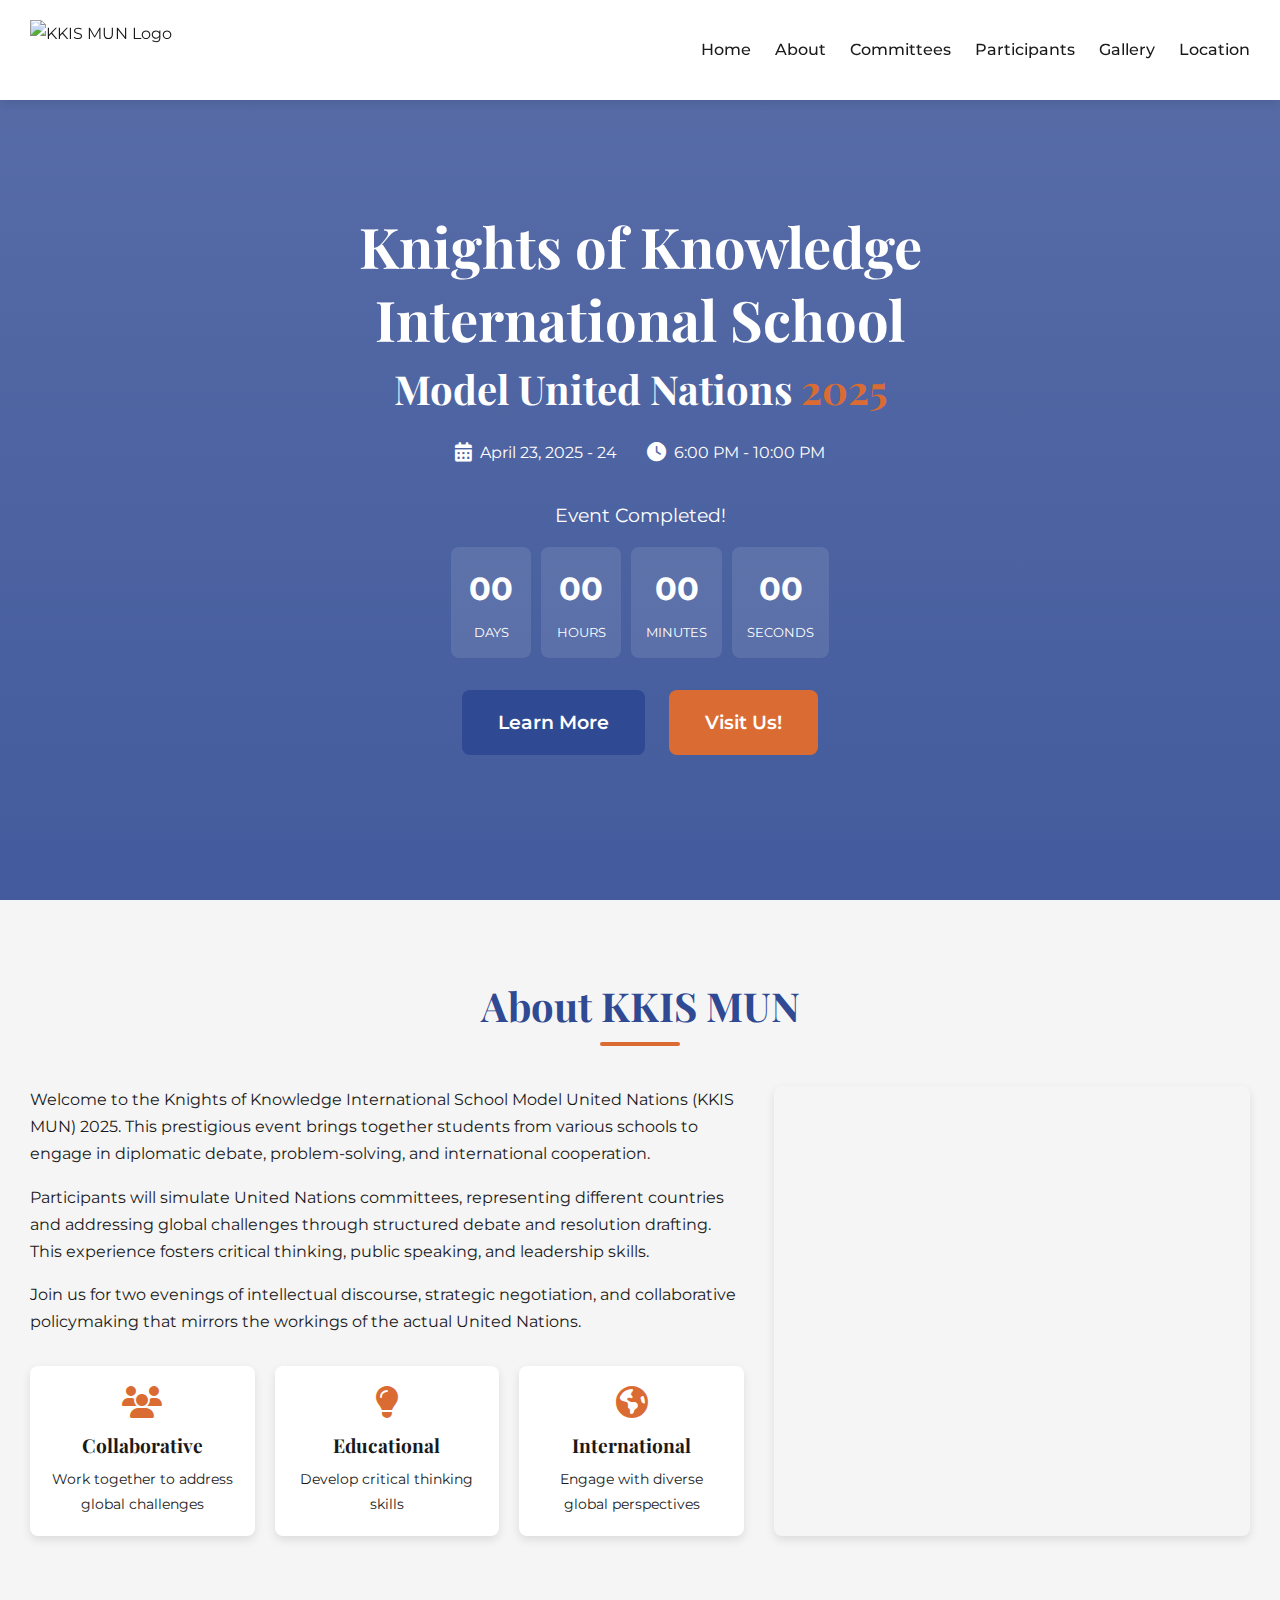
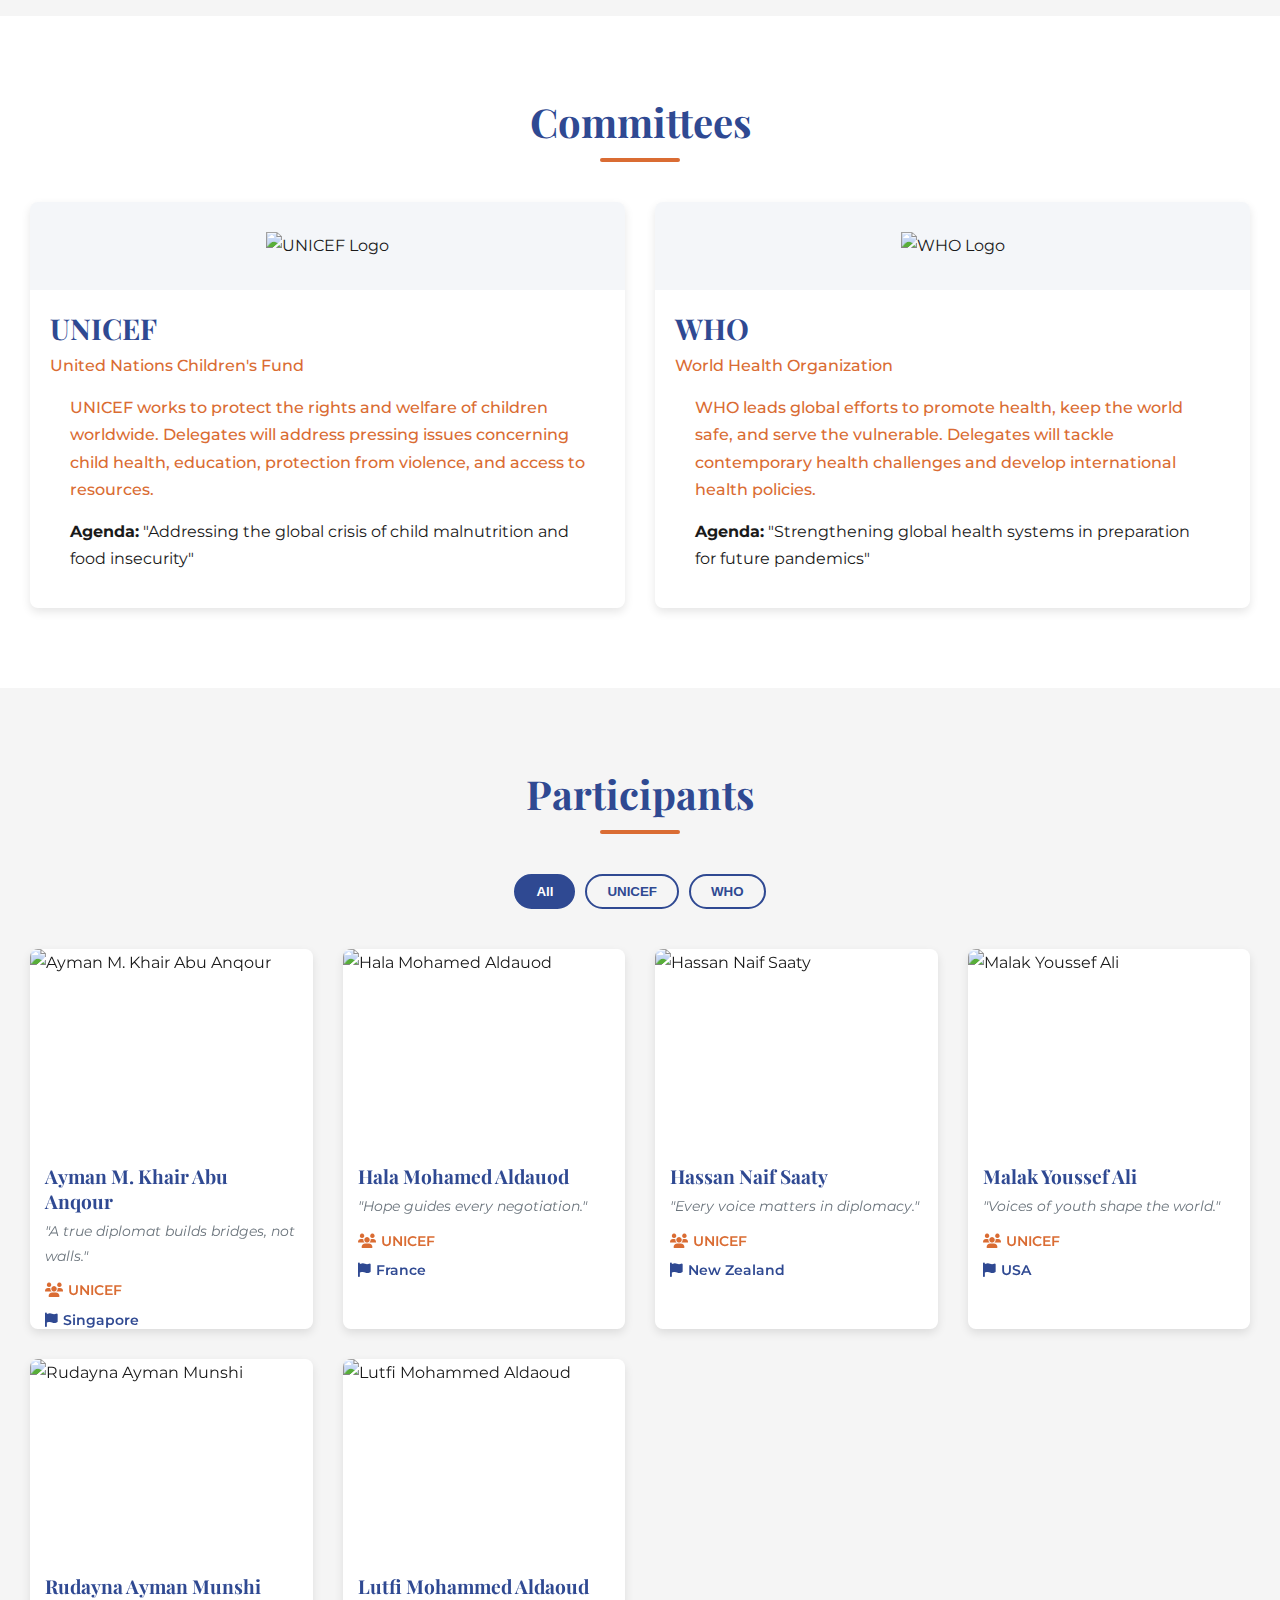
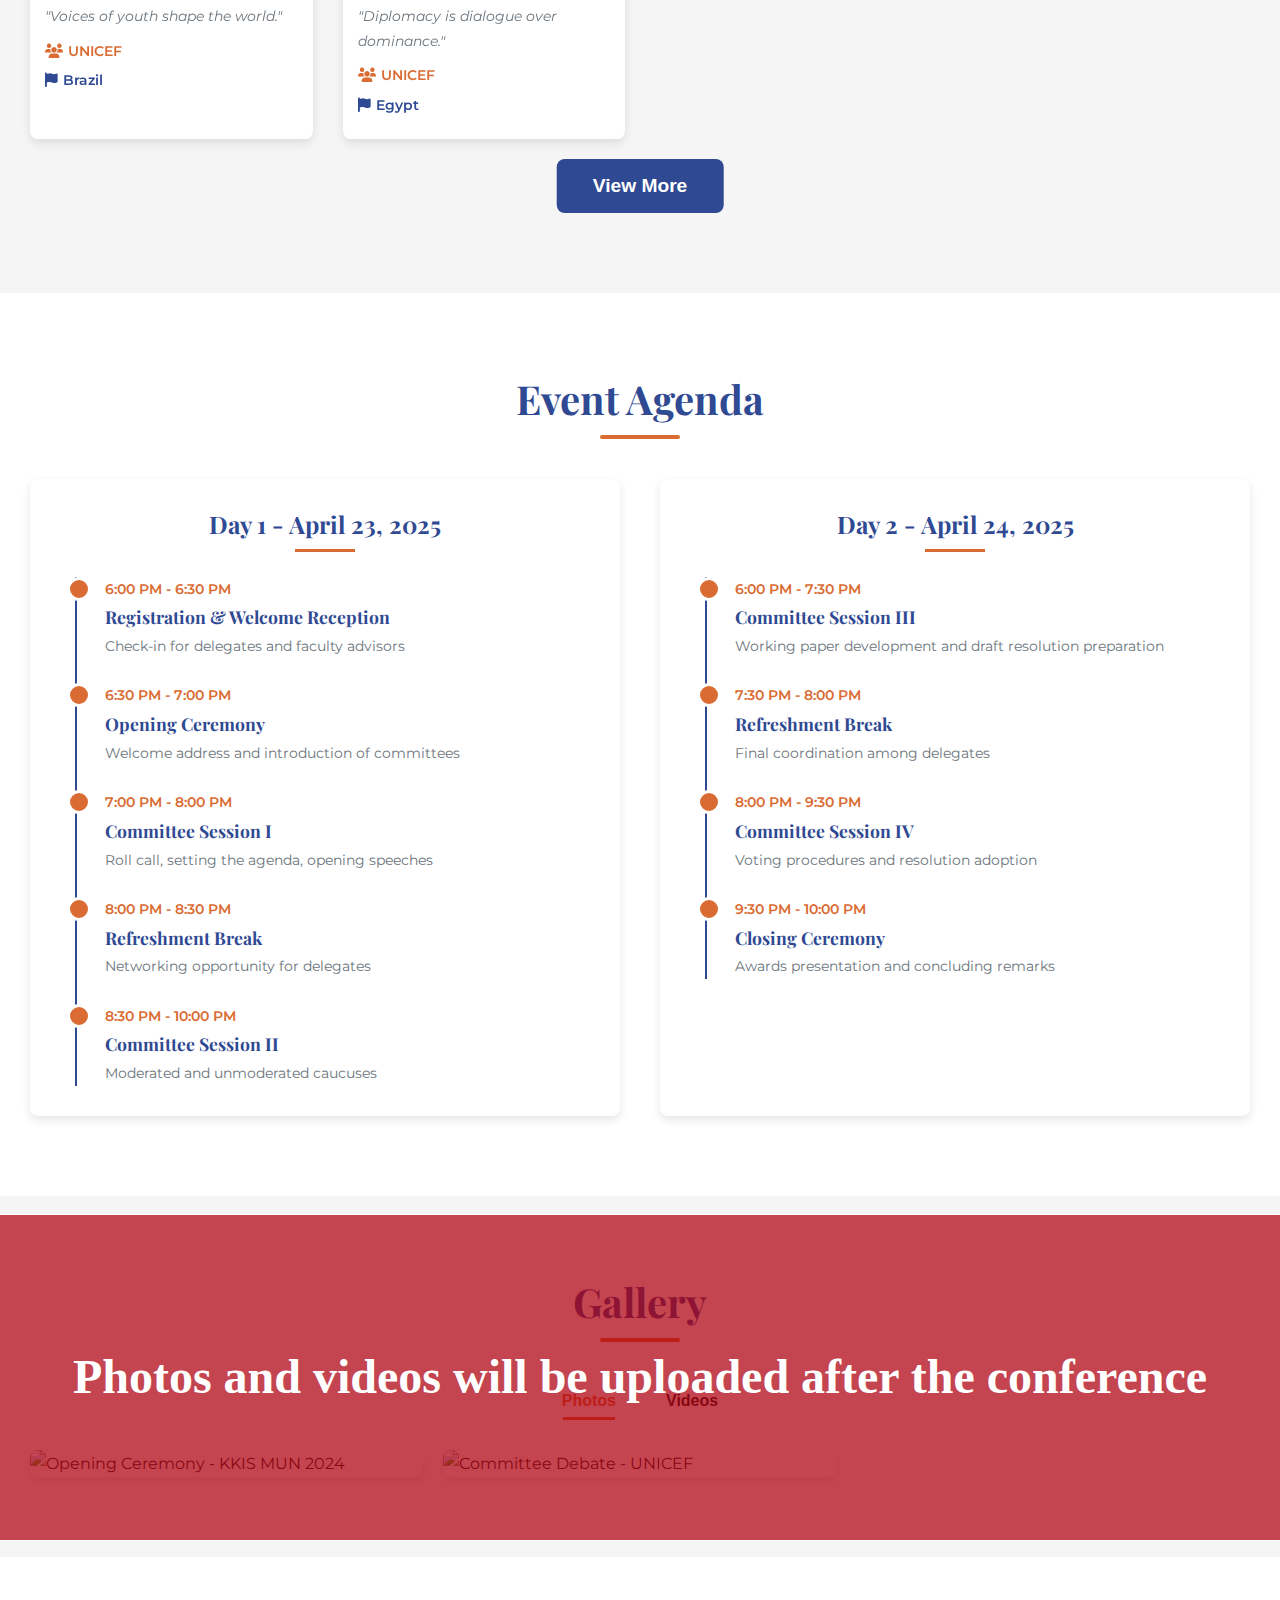
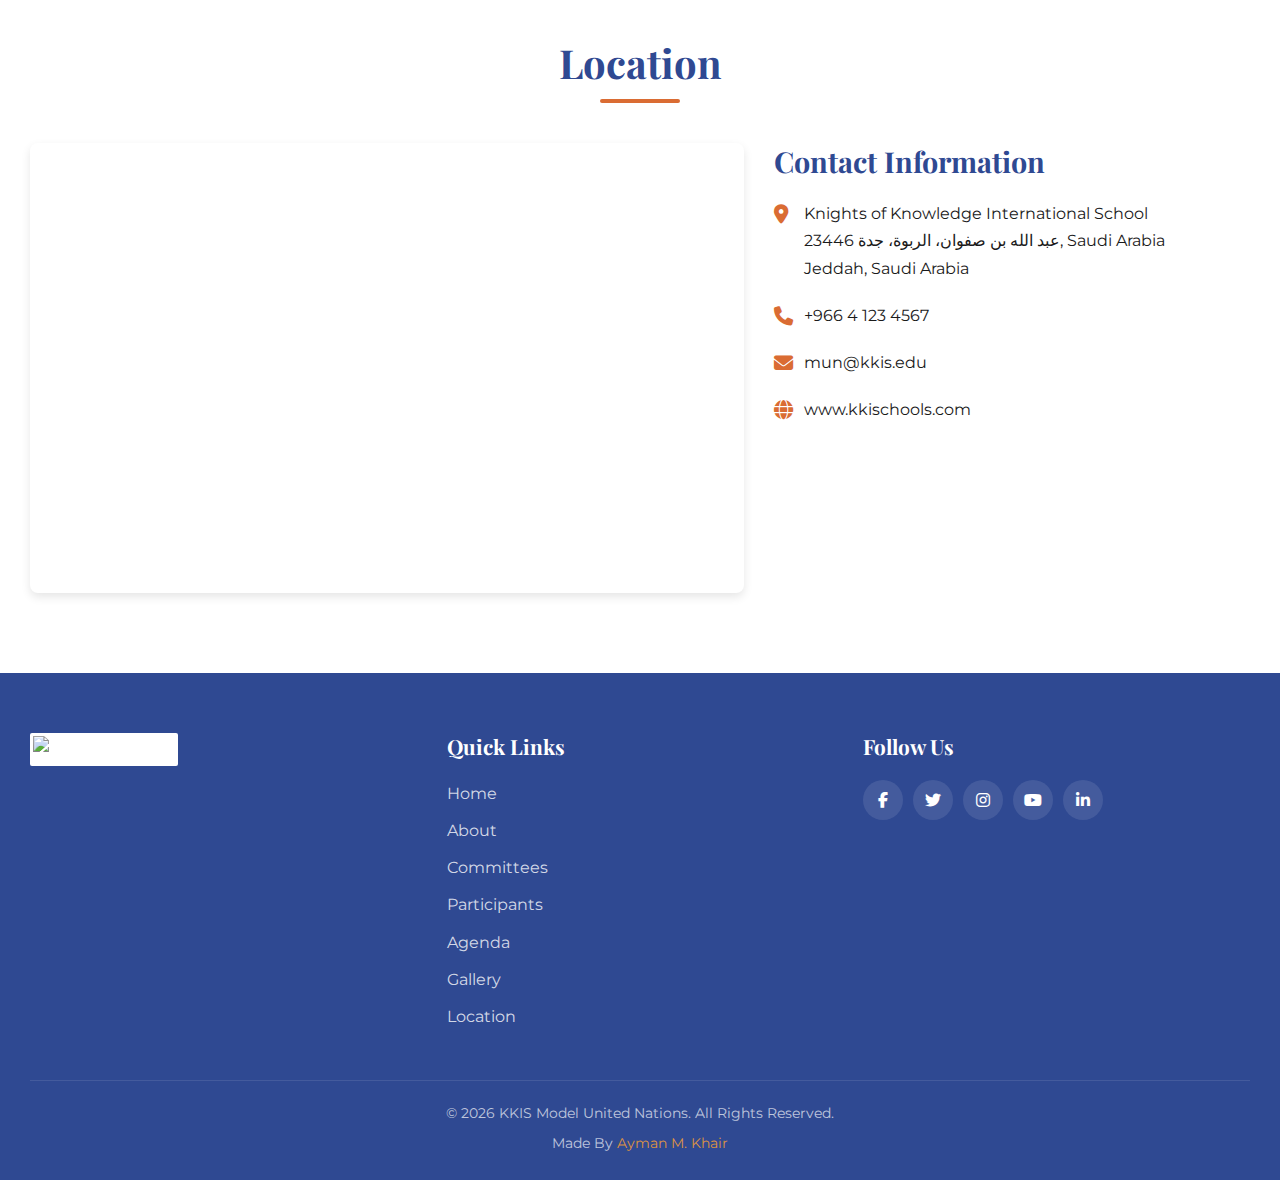
==== index.html @ e01e5f43 "Add files via upload" ====
<!DOCTYPE html>
<html lang="en">
<head>
    <meta charset="UTF-8">
    <meta name="viewport" content="width=device-width, initial-scale=1.0">
    <meta http-equiv="X-UA-Compatible" content="ie=edge">
    
    <!-- SEO Meta Tags -->
    <title>KKIS Model United Nations 2025 | Knights of Knowledge International School</title>
    <meta name="description" content="Join the Knights of Knowledge International School Model United Nations (KKIS MUN) on April 23-24, 2025. Featuring UNICEF and WHO committees.">
    <meta name="keywords" content="KKIS, MUN, Model United Nations, UNICEF, WHO, student conference, debate, diplomacy">
    <meta name="author" content="Knights of Knowledge International School">
    
    <!-- Open Graph / Social Media Meta Tags -->
    <meta property="og:title" content="KKIS Model United Nations 2025">
    <meta property="og:description" content="Join the Knights of Knowledge International School MUN on April 23-24, 2025. Featuring UNICEF and WHO committees.">
    <meta property="og:image" content="images/kkis-mun-og-image.jpg">
    <meta property="og:url" content="https://ayman-121.github.io/kkis-mun-25/">
    <meta property="og:type" content="website">
    
    <!-- Twitter Card Meta Tags -->
    <meta name="twitter:card" content="summary_large_image">
    <meta name="twitter:title" content="KKIS Model United Nations 2025">
    <meta name="twitter:description" content="Join the Knights of Knowledge International School MUN on April 23-24, 2025. Featuring UNICEF and WHO committees.">
    <meta name="twitter:image" content="images/kkis-mun-og-image.jpg">
    
    <!-- Favicon -->
    <link rel="icon" href="imgs/logo.webp">
    <link rel="apple-touch-icon" href="apple-touch-icon.png">
    
    <!-- Stylesheets -->
    <link rel="stylesheet" href="styles.css">
    <link rel="stylesheet" href="https://cdnjs.cloudflare.com/ajax/libs/font-awesome/6.4.0/css/all.min.css">
    <link href="https://fonts.googleapis.com/css2?family=Montserrat:wght@300;400;500;600;700&family=Playfair+Display:wght@400;500;600;700&display=swap" rel="stylesheet">
</head>
<body>
    <header>
        <div class="container">
            <div class="header-content">
                <div class="logo">
                    <img src="imgs/logo.webp" alt="KKIS MUN Logo">
                </div>
                <nav class="desktop-nav">
                    <ul>
                        <li><a href="#home" class="nav-link">Home</a></li>
                        <li><a href="#about" class="nav-link">About</a></li>
                        <li><a href="#committees" class="nav-link">Committees</a></li>
                        <li><a href="#participants" class="nav-link">Participants</a></li>
                        <li><a href="#gallery" class="nav-link">Gallery</a></li>
                        <li><a href="#location" class="nav-link">Location</a></li>
                    </ul>
                </nav>
                <div class="mobile-menu-toggle">
                    <span></span>
                    <span></span>
                    <span></span>
                </div>
            </div>
        </div>
        <nav class="mobile-nav">
            <ul>
                <li><a href="#home" class="nav-link">Home</a></li>
                <li><a href="#about" class="nav-link">About</a></li>
                <li><a href="#committees" class="nav-link">Committees</a></li>
                <li><a href="#participants" class="nav-link">Participants</a></li>
                <li><a href="#agenda" class="nav-link">Agenda</a></li>
                <li><a href="#gallery" class="nav-link">Gallery</a></li>
                <li><a href="#location" class="nav-link">Location</a></li>
            </ul>
        </nav>
    </header>

    <section id="home" class="hero">
        <div class="container">
            <div class="hero-content">
                <h1>Knights of Knowledge International School</h1>
                <h2>Model United Nations <span class="accent-text">2025</span></h2>
                <div class="event-details">
                    <div class="event-detail">
                        <i class="fas fa-calendar-alt"></i>
                        <span id="event-dates">April 23-24, 2025</span>
                    </div>
                    <div class="event-detail">
                        <i class="fas fa-clock"></i>
                        <span id="event-times">6:00 PM - 10:00 PM</span>
                    </div>
                </div>
                
                <div class="countdown-container">
                    <div class="countdown-title">Event Starts In:</div>
                    <div class="countdown">
                        <div class="countdown-item">
                            <span id="days">00</span>
                            <span class="countdown-label">Days</span>
                        </div>
                        <div class="countdown-item">
                            <span id="hours">00</span>
                            <span class="countdown-label">Hours</span>
                        </div>
                        <div class="countdown-item">
                            <span id="minutes">00</span>
                            <span class="countdown-label">Minutes</span>
                        </div>
                        <div class="countdown-item">
                            <span id="seconds">00</span>
                            <span class="countdown-label">Seconds</span>
                        </div>
                    </div>
                </div>
                
                <div class="hero-buttons">
                    <a href="#about" class="btn primary-btn">Learn More</a>
                    <a href="#location" class="btn secondary-btn">Visit Us!</a>
                </div>
            </div>
        </div>
    </section>

    <section id="about" class="about">
        <div class="container">
            <h2 class="section-title">About KKIS MUN</h2>
            <div class="about-content">
                <div class="about-text">
                    <p>Welcome to the Knights of Knowledge International School Model United Nations (KKIS MUN) 2025. This prestigious event brings together students from various schools to engage in diplomatic debate, problem-solving, and international cooperation.</p>
                    <p>Participants will simulate United Nations committees, representing different countries and addressing global challenges through structured debate and resolution drafting. This experience fosters critical thinking, public speaking, and leadership skills.</p>
                    <p>Join us for two evenings of intellectual discourse, strategic negotiation, and collaborative policymaking that mirrors the workings of the actual United Nations.</p>
                    <div class="about-features">
                        <div class="feature">
                            <i class="fas fa-users"></i>
                            <h3>Collaborative</h3>
                            <p>Work together to address global challenges</p>
                        </div>
                        <div class="feature">
                            <i class="fas fa-lightbulb"></i>
                            <h3>Educational</h3>
                            <p>Develop critical thinking skills</p>
                        </div>
                        <div class="feature">
                            <i class="fas fa-globe-americas"></i>
                            <h3>International</h3>
                            <p>Engage with diverse global perspectives</p>
                        </div>
                    </div>
                </div>
                <div class="about-image">
                </div>
            </div>
        </div>
    </section>

    <section id="committees" class="committees">
        <div class="container">
            <h2 class="section-title">Committees</h2>
            <div id="committees-container" class="committees-grid">
                <!-- Committee cards will be dynamically loaded from script.js -->
            </div>
        </div>
    </section>

    <section id="participants" class="participants">
        <div class="container">
            <h2 class="section-title">Participants</h2>
            <div class="participants-filter">
                <button class="filter-btn active" data-filter="all">All</button>
                <button class="filter-btn" data-filter="UNICEF">UNICEF</button>
                <button class="filter-btn" data-filter="WHO">WHO</button>
            </div>
            <div id="participants-container" class="participants-grid">
                <!-- Participant cards will be dynamically loaded from script.js -->
            </div>
            <button id="view-more" class="btn primary-btn">View More</button>
        </div>
    </section>

    
    <section id="agenda" class="agenda">
      <div class="container">
          <h2 class="section-title">Event Agenda</h2>
          <div class="agenda-days">
              <div class="agenda-day">
                  <h3 class="day-title">Day 1 - April 23, 2025</h3>
                  <div class="timeline">
                      <div class="timeline-item">
                          <div class="timeline-time">6:00 PM - 6:30 PM</div>
                          <div class="timeline-content">
                              <h4>Registration & Welcome Reception</h4>
                              <p>Check-in for delegates and faculty advisors</p>
                          </div>
                      </div>
                      <div class="timeline-item">
                          <div class="timeline-time">6:30 PM - 7:00 PM</div>
                          <div class="timeline-content">
                              <h4>Opening Ceremony</h4>
                              <p>Welcome address and introduction of committees</p>
                          </div>
                      </div>
                      <div class="timeline-item">
                          <div class="timeline-time">7:00 PM - 8:00 PM</div>
                          <div class="timeline-content">
                              <h4>Committee Session I</h4>
                              <p>Roll call, setting the agenda, opening speeches</p>
                          </div>
                      </div>
                      <div class="timeline-item">
                          <div class="timeline-time">8:00 PM - 8:30 PM</div>
                          <div class="timeline-content">
                              <h4>Refreshment Break</h4>
                              <p>Networking opportunity for delegates</p>
                          </div>
                      </div>
                      <div class="timeline-item">
                          <div class="timeline-time">8:30 PM - 10:00 PM</div>
                          <div class="timeline-content">
                              <h4>Committee Session II</h4>
                              <p>Moderated and unmoderated caucuses</p>
                          </div>
                      </div>
                  </div>
              </div>
              <div class="agenda-day">
                  <h3 class="day-title">Day 2 - April 24, 2025</h3>
                  <div class="timeline">
                      <div class="timeline-item">
                          <div class="timeline-time">6:00 PM - 7:30 PM</div>
                          <div class="timeline-content">
                              <h4>Committee Session III</h4>
                              <p>Working paper development and draft resolution preparation</p>
                          </div>
                      </div>
                      <div class="timeline-item">
                          <div class="timeline-time">7:30 PM - 8:00 PM</div>
                          <div class="timeline-content">
                              <h4>Refreshment Break</h4>
                              <p>Final coordination among delegates</p>
                          </div>
                      </div>
                      <div class="timeline-item">
                          <div class="timeline-time">8:00 PM - 9:30 PM</div>
                          <div class="timeline-content">
                              <h4>Committee Session IV</h4>
                              <p>Voting procedures and resolution adoption</p>
                          </div>
                      </div>
                      <div class="timeline-item">
                          <div class="timeline-time">9:30 PM - 10:00 PM</div>
                          <div class="timeline-content">
                              <h4>Closing Ceremony</h4>
                              <p>Awards presentation and concluding remarks</p>
                          </div>
                      </div>
                  </div>
              </div>
          </div>
      </div>
  </section>

    <section id="gallery" class="gallery">
        <div class="container">
            <h2 class="section-title">Gallery</h2>
            
            <div class="gallery-tabs">
                <button class="gallery-tab active" data-target="photos">Photos</button>
                <button class="gallery-tab" data-target="videos">Videos</button>
            </div>
            
            <div class="gallery-content">
                <div id="photos" class="gallery-section active">
                    <div id="photos-container" class="photo-grid">
                        <!-- Photo items will be dynamically loaded from script.js -->
                    </div>
                </div>
                
                <div id="videos" class="gallery-section">
                    <div id="videos-container" class="video-grid">
                        <!-- Video items will be dynamically loaded from script.js -->
                    </div>
                </div>
            </div>
        </div>
    </section>

    <section id="location" class="location">
        <div class="container">
            <h2 class="section-title">Location</h2>
            <div class="location-content">
                <div class="map">
                  <iframe id="location-map" src="https://www.google.com/maps/embed?pb=!1m18!1m12!1m3!1d14298.748089227194!2d39.1855733!3d21.5880523!2m3!1f0!2f0!3f0!3m2!1i1024!2i768!4f13.1!3m3!1m2!1s0x15c3d0ec3a88e535%3A0x71423e928294e775!2z2YXYr9in2LHYsyDZgdix2LPYp9mGINin2YTZhdi52LHZgdipINin2YTYudin2YTZhdmK2Kk!5e1!3m2!1sar!2ssa!4v1744745411323!5m2!1sar!2ssa" width="600" height="450" style="border:0;" allowfullscreen="" loading="lazy" referrerpolicy="no-referrer-when-downgrade"></iframe>
                </div>
                <div class="contact-info">
                    <h3>Contact Information</h3>
                    <div id="contact-details">
                        <!-- Contact details will be dynamically loaded from script.js -->
                    </div>
                </div>
            </div>
        </div>
    </section>

    <footer>
        <div class="container">
            <div class="footer-content">
                <div class="footer-logo">
                    <img src="imgs/logo.webp" alt="KKIS MUN Logo">
                </div>
                <div class="footer-links">
                    <h3>Quick Links</h3>
                    <ul>
                        <li><a href="#home">Home</a></li>
                        <li><a href="#about">About</a></li>
                        <li><a href="#committees">Committees</a></li>
                        <li><a href="#participants">Participants</a></li>
                        <li><a href="#agenda">Agenda</a></li>
                        <li><a href="#gallery">Gallery</a></li>
                        <li><a href="#location">Location</a></li>
                    </ul>
                </div>
                <div class="footer-social">
                    <h3>Follow Us</h3>
                    <div class="social-icons">
                        <a target="_blank" href="https://www.facebook.com/kkischools/" class="social-icon"><i class="fab fa-facebook-f"></i></a>
                        <a target="_blank" href="https://x.com/kki_schools" class="social-icon"><i class="fab fa-twitter"></i></a>
                        <a target="_blank" href="https://www.instagram.com/kkischools/" class="social-icon"><i class="fab fa-instagram"></i></a>
                        <a target="_blank" href="https://www.youtube.com/@KKISchools" class="social-icon"><i class="fab fa-youtube"></i></a>
                        <a target="_blank" href="https://www.linkedin.com/company/kkischool/?originalSubdomain=sa" class="social-icon"><i class="fab fa-linkedin-in"></i></a>
                    </div>
                </div>
            </div>
            <div class="footer-bottom">
                <p>&copy; <span id="current-year">2025</span> KKIS Model United Nations. All Rights Reserved.</p>
                <p>Made By <a href="https://ayman-121.github.io/me-v3/" target="_blank">Ayman M. Khair</a></p>
            </div>
        </div>
    </footer>

    <script src="script.js"></script>
</body>
</html>
---- styles.css ----
/* Base Styles and Variables */
:root {
  --white: #fff;
  --primary: #2f4992;
  --secondary: #da6c33;
  --tertiary: #dd9344;
  --dark: #1a1a1a;
  --light: #f5f5f5;
  --gray: #6c757d;
  --transition: all 0.3s ease;
  --shadow: 0 4px 10px rgba(0, 0, 0, 0.1);
  --shadow-hover: 0 10px 20px rgba(0, 0, 0, 0.15);
  --border-radius: 8px;
  --header-height: 80px;
}

/* Global Styles */
* {
  margin: 0;
  padding: 0;
  box-sizing: border-box;
}

html {
  scroll-behavior: smooth;
  scroll-padding-top: var(--header-height);
}

body {
  font-family: 'Montserrat', sans-serif;
  line-height: 1.7;
  color: var(--dark);
  background-color: var(--white);
  overflow-x: hidden;
}

.container {
  width: 100%;
  max-width: 1200px;
  margin: 0 auto;
  padding: 0 20px;
}

h1, h2, h3, h4, h5, h6 {
  font-family: 'Playfair Display', serif;
  font-weight: 700;
  margin-bottom: 1rem;
  line-height: 1.3;
}

p {
  margin-bottom: 1rem;
}

a {
  color: var(--primary);
  text-decoration: none;
  transition: var(--transition);
  
  &:hover {
    color: var(--secondary);
  }
}

img {
  max-width: 100%;
  height: auto;
}

section {
  padding: 80px 0;
  
  &:nth-child(odd) {
    background-color: var(--light);
  }
}

.section-title {
  position: relative;
  font-size: 2.5rem;
  margin-bottom: 2.5rem;
  text-align: center;
  color: var(--primary);
  
  &::after {
    content: '';
    display: block;
    width: 80px;
    height: 4px;
    background-color: var(--secondary);
    margin: 10px auto 0;
    border-radius: 2px;
  }
}

.accent-text {
  color: var(--secondary);
}

/* Buttons */
.btn {
  display: inline-block;
  padding: 12px 28px;
  font-size: 1rem;
  font-weight: 600;
  text-align: center;
  border: none;
  border-radius: var(--border-radius);
  cursor: pointer;
  transition: var(--transition);
  text-decoration: none;
  
  &.primary-btn {
    background-color: var(--primary);
    color: var(--white);
    
    &:hover {
      background-color: darken(#2f4992, 10%);
      transform: translateY(-3px);
      box-shadow: var(--shadow-hover);
    }
  }
  
  &.secondary-btn {
    background-color: var(--secondary);
    color: var(--white);
    
    &:hover {
      background-color: darken(#da6c33, 10%);
      transform: translateY(-3px);
      box-shadow: var(--shadow-hover);
    }
  }
}

/* Header Styles */
header {
  position: fixed;
  top: 0;
  left: 0;
  width: 100%;
  height: var(--header-height);
  background-color: var(--white);
  box-shadow: var(--shadow);
  z-index: 1000;
  
  .header-content {
    display: flex;
    justify-content: space-between;
    align-items: center;
    height: 100%;
  }
  
  .logo {
    height: 60px;
    
    img {
      height: 100%;
      width: auto;
    }
  }
  
  .desktop-nav {
    display: flex;
    
    ul {
      display: flex;
      list-style: none;
      
      li {
        margin-left: 1.5rem;
        
        a {
          color: var(--dark);
          font-weight: 500;
          position: relative;
          padding-bottom: 5px;
          
          &::after {
            content: '';
            position: absolute;
            left: 0;
            bottom: 0;
            width: 0;
            height: 2px;
            background-color: var(--secondary);
            transition: var(--transition);
          }
          
          &:hover,
          &.active {
            color: var(--secondary);
            
            &::after {
              width: 100%;
            }
          }
        }
      }
    }
  }
  
  .mobile-menu-toggle {
    display: none;
    flex-direction: column;
    justify-content: space-between;
    width: 30px;
    height: 20px;
    cursor: pointer;
    
    span {
      display: block;
      width: 100%;
      height: 2px;
      background-color: var(--dark);
      transition: var(--transition);
    }
    
    &.active {
      span {
        &:nth-child(1) {
          transform: translateY(9px) rotate(45deg);
        }
        
        &:nth-child(2) {
          opacity: 0;
        }
        
        &:nth-child(3) {
          transform: translateY(-9px) rotate(-45deg);
        }
      }
    }
  }
  
  .mobile-nav {
    position: fixed;
    top: var(--header-height);
    left: 0;
    width: 100%;
    background-color: var(--white);
    box-shadow: var(--shadow);
    max-height: 0;
    overflow: hidden;
    transition: max-height 0.5s ease;
    z-index: 999;
    
    &.active {
      max-height: 400px;
      overflow-y: auto;
    }
    
    ul {
      list-style: none;
      padding: 20px;
      
      li {
        margin-bottom: 15px;
        
        a {
          display: block;
          color: var(--dark);
          font-weight: 500;
          padding: 8px 0;
          
          &:hover,
          &.active {
            color: var(--secondary);
          }
        }
      }
    }
  }
}

/* Hero Section */
.hero {
  height: 100vh;
  min-height: 600px;
  background: linear-gradient(rgba(47, 73, 146, 0.8), rgba(47, 73, 146, 0.9)), url('imgs/hero.jpg') no-repeat center center/cover;
  color: var(--white);
  display: flex;
  align-items: center;
  text-align: center;
  padding-top: var(--header-height);
  
  .hero-content {
    max-width: 800px;
    margin: 0 auto;
    
    h1 {
      font-size: 2.5rem;
      margin-bottom: 0.5rem;
      
      @media (min-width: 768px) {
        font-size: 3.5rem;
      }
    }
    
    h2 {
      font-size: 1.8rem;
      margin-bottom: 1.5rem;
      
      @media (min-width: 768px) {
        font-size: 2.5rem;
      }
    }
  }
  
  .event-details {
    display: flex;
    justify-content: center;
    flex-wrap: wrap;
    margin-bottom: 2rem;
    
    .event-detail {
      display: flex;
      align-items: center;
      margin: 0 15px;
      
      i {
        font-size: 1.2rem;
        margin-right: 8px;
      }
    }
  }
  
  .countdown-container {
    margin: 2rem 0;
    
    .countdown-title {
      font-size: 1.2rem;
      margin-bottom: 1rem;
    }
    
    .countdown {
      display: flex;
      justify-content: center;
      
      .countdown-item {
        background-color: rgba(255, 255, 255, 0.1);
        padding: 15px;
        margin: 0 5px;
        min-width: 80px;
        border-radius: var(--border-radius);
        
        span {
          display: block;
          
          &:first-child {
            font-size: 2rem;
            font-weight: 700;
          }
          
          &.countdown-label {
            font-size: 0.8rem;
            text-transform: uppercase;
            margin-top: 5px;
          }
        }
      }
    }
  }
  
  .hero-buttons {
    .btn {
      margin: 0 10px 10px;
    }
  }
}

/* About Section */
.about {
  .about-content {
    display: grid;
    gap: 30px;
    
    @media (min-width: 992px) {
      grid-template-columns: 3fr 2fr;
      align-items: center;
    }
  }
  
  .about-features {
    display: grid;
    gap: 20px;
    margin-top: 30px;
    
    @media (min-width: 576px) {
      grid-template-columns: repeat(3, 1fr);
    }
    
    .feature {
      background-color: var(--white);
      padding: 20px;
      border-radius: var(--border-radius);
      box-shadow: var(--shadow);
      text-align: center;
      transition: var(--transition);
      
      &:hover {
        transform: translateY(-5px);
        box-shadow: var(--shadow-hover);
      }
      
      i {
        font-size: 2rem;
        color: var(--secondary);
        margin-bottom: 15px;
      }
      
      h3 {
        font-size: 1.2rem;
        margin-bottom: 10px;
      }
      
      p {
        font-size: 0.9rem;
        margin-bottom: 0;
      }
    }
  }
  
  .about-image {
    border-radius: var(--border-radius);
    box-shadow: var(--shadow);
    background: url("imgs/about.png");
    background-size: cover;
    width: 100%;
    height: 100%;
  }
}

/* Committees Section */
.committees {
  .committees-grid {
    display: grid;
    gap: 30px;
    
    @media (min-width: 768px) {
      grid-template-columns: repeat(2, 1fr);
    }
  }
  
  .committee-card {
    background-color: var(--white);
    border-radius: var(--border-radius);
    box-shadow: var(--shadow);
    overflow: hidden;
    transition: var(--transition);
    
    &:hover {
      transform: translateY(-5px);
      box-shadow: var(--shadow-hover);
    }
    
    .committee-logo {
      display: flex;
      justify-content: center;
      padding: 30px;
      background-color: rgba(47, 73, 146, 0.05);
      
      img {
        max-height: 120px;
      }
    }
    
    h3 {
      font-size: 1.8rem;
      margin: 20px 20px 5px;
      color: var(--primary);
    }
    
    p {
      padding: 0 20px;
      
      &:first-of-type {
        color: var(--secondary);
        font-weight: 500;
        margin-bottom: 15px;
      }
    }
    
    .committee-details {
      padding: 0 20px 20px;
    }
  }
}

/* Participants Section */
.participants {
  .participants-filter {
    display: flex;
    justify-content: center;
    flex-wrap: wrap;
    margin-bottom: 30px;
    
    .filter-btn {
      background: none;
      border: 2px solid var(--primary);
      color: var(--primary);
      padding: 8px 20px;
      margin: 0 5px 10px;
      border-radius: 30px;
      font-weight: 600;
      cursor: pointer;
      transition: var(--transition);
      
      &:hover,
      &.active {
        background-color: var(--primary);
        color: var(--white);
      }
    }
  }
  
  .participants-grid {
    display: grid;
    gap: 30px;
    
    @media (min-width: 576px) {
      grid-template-columns: repeat(2, 1fr);
    }
    
    @media (min-width: 992px) {
      grid-template-columns: repeat(4, 1fr);
    }
  }

  .participant-card {
    height: 380px;
    perspective: 1000px;
    &:hover {
      .participant-front {
        transform: rotateY(180deg);
      }
      
      .participant-back {
        transform: rotateY(0);
      }
    }
    
    .participant-front,
    .participant-back {
      position: absolute;
      width: 100%;
      height: 100%;
      backface-visibility: hidden;
      transition: transform 0.8s;
      overflow: hidden;
      border-radius: var(--border-radius);
      box-shadow: var(--shadow);
    }
    
    .participant-front {
      background-color: var(--white);
      
      .participant-image {
        height: 200px;
        overflow: hidden;
        
        img {
          width: 100%;
          height: 100%;
          object-fit: cover;
        }
      }
      
      .participant-info {
        padding: 15px;
        
        h3 {
          font-size: 1.2rem;
          margin-bottom: 5px;
          color: var(--primary);
        }
        
        .participant-quote {
          font-style: italic;
          font-size: 0.9rem;
          margin-bottom: 10px;
          color: var(--gray);
        }
        
        .participant-committee,
        .participant-country {
          font-size: 0.9rem;
          margin-bottom: 5px;
          
          &::before {
            display: inline-block;
            margin-right: 5px;
          }
        }
        
        .participant-committee {
          color: var(--secondary);
          font-weight: 600;
          
          &::before {
            content: '\f0c0';
            font-family: 'Font Awesome 5 Free';
            font-weight: 900;
          }
        }
        
        .participant-country {
          color: var(--primary);
          font-weight: 600;
          
          &::before {
            content: '\f024';
            font-family: 'Font Awesome 5 Free';
            font-weight: 900;
          }
        }
      }
    }
    
    .participant-back {
      background-color: var(--primary);
      color: var(--white);
      transform: rotateY(180deg);
      padding: 25px;
      display: flex;
      flex-direction: column;
      justify-content: center;
      
      h3 {
        font-size: 1.2rem;
        margin-bottom: 15px;
        color: var(--white);
        text-align: center;
      }
      
      p {
        margin-bottom: 10px;
        font-size: 0.9rem;
        
        strong {
          color: var(--tertiary);
        }
      }
    }
  }
}

/* Agenda Section */
.agenda {
  .agenda-days {
    display: grid;
    gap: 40px;
    
    @media (min-width: 992px) {
      grid-template-columns: repeat(2, 1fr);
    }
  }
  
  .agenda-day {
    background-color: var(--white);
    border-radius: var(--border-radius);
    box-shadow: var(--shadow);
    padding: 30px;
    
    .day-title {
      font-size: 1.5rem;
      color: var(--primary);
      margin-bottom: 25px;
      text-align: center;
      position: relative;
      
      &::after {
        content: '';
        display: block;
        width: 60px;
        height: 3px;
        background-color: var(--secondary);
        margin: 8px auto 0;
      }
    }
  }
  
  .timeline {
    position: relative;
    
    &::before {
      content: '';
      position: absolute;
      top: 0;
      left: 15px;
      height: 100%;
      width: 2px;
      background-color: var(--primary);
    }
  }
  
  .timeline-item {
    position: relative;
    padding-left: 45px;
    padding-bottom: 25px;
    
    &:last-child {
      padding-bottom: 0;
    }
    
    &::before {
      content: '';
      position: absolute;
      left: 7px;
      top: 0;
      width: 18px;
      height: 18px;
      border-radius: 50%;
      background-color: var(--secondary);
      border: 3px solid var(--white);
      z-index: 1;
    }
  }
  
  .timeline-time {
    font-size: 0.9rem;
    font-weight: 600;
    color: var(--secondary);
    margin-bottom: 5px;
  }
  
  .timeline-content {
    h4 {
      font-size: 1.1rem;
      margin-bottom: 5px;
      color: var(--primary);
    }
    
    p {
      font-size: 0.9rem;
      margin-bottom: 0;
      color: var(--gray);
    }
  }
}
@media (min-width: 1200px) {
  .container {
      padding: 0 40px; /* More padding for larger screens */
  }
  /* Additional styles for header and sections */
}

/* Responsive adjustments for agenda */
@media (max-width: 767px) {
  .agenda {
    .agenda-day {
      padding: 20px;
    }
    
    .timeline-item {
      padding-left: 35px;
    }
  }
}

/* Gallery Section */
.gallery {
  position: relative;
  .gallery-tabs {
    display: flex;
    justify-content: center;
    margin-bottom: 30px;
    
    .gallery-tab {
      background: none;
      border: none;
      padding: 10px 25px;
      font-size: 1rem;
      font-weight: 600;
      color: var(--dark);
      cursor: pointer;
      position: relative;
      
      &::after {
        content: '';
        position: absolute;
        left: 50%;
        bottom: 0;
        transform: translateX(-50%);
        width: 0;
        height: 3px;
        background-color: var(--secondary);
        transition: var(--transition);
      }
      
      &:hover,
      &.active {
        color: var(--secondary);
        
        &::after {
          width: 50%;
        }
      }
    }
  }
  
  .gallery-section {
    display: none;
    
    &.active {
      display: block;
      animation: fadeIn 0.5s ease forwards;
    }
  }
  
  .photo-grid {
    display: grid;
    gap: 20px;
    
    @media (min-width: 576px) {
      grid-template-columns: repeat(2, 1fr);
    }
    
    @media (min-width: 992px) {
      grid-template-columns: repeat(3, 1fr);
    }
  }
  
  .photo-item {
    position: relative;
    overflow: hidden;
    border-radius: var(--border-radius);
    box-shadow: var(--shadow);
    
    img {
      width: 100%;
      height: 250px;
      object-fit: cover;
      transition: var(--transition);
    }
    
    .photo-caption {
      position: absolute;
      left: 0;
      bottom: 0;
      width: 100%;
      padding: 15px;
      background: linear-gradient(transparent, rgba(0, 0, 0, 0.7));
      color: var(--white);
      transform: translateY(100%);
      transition: var(--transition);
    }
    
    &:hover {
      img {
        transform: scale(1.05);
      }
      
      .photo-caption {
        transform: translateY(0);
      }
    }
  }
  
  .video-grid {
    display: grid;
    gap: 30px;
    
    @media (min-width: 768px) {
      grid-template-columns: repeat(2, 1fr);
    }
    
    @media (min-width: 1200px) {
      grid-template-columns: repeat(3, 1fr);
    }
  }
  
  .video-item {
    box-shadow: var(--shadow);
    border-radius: var(--border-radius);
    overflow: hidden;
    transition: var(--transition);
    
    &:hover {
      transform: translateY(-5px);
      box-shadow: var(--shadow-hover);
    }
    
    .video-wrapper {
      position: relative;
      padding-bottom: 56.25%; /* 16:9 aspect ratio */
      height: 0;
      overflow: hidden;
      
      iframe {
        position: absolute;
        top: 0;
        left: 0;
        width: 100%;
        height: 100%;
        border: none;
      }
    }
    
    .video-caption {
      padding: 15px;
      background-color: var(--white);
      text-align: center;
      font-weight: 500;
    }
  }
}

/* Location Section */
.location {
  .location-content {
    display: grid;
    gap: 30px;
    
    @media (min-width: 992px) {
      grid-template-columns: 3fr 2fr;
    }
  }
  
  .map {
    height: 450px;
    border-radius: var(--border-radius);
    overflow: hidden;
    box-shadow: var(--shadow);
    
    iframe {
      width: 100%;
      height: 100%;
      border: none;
    }
  }
  
  .contact-info {
    h3 {
      font-size: 1.8rem;
      margin-bottom: 20px;
      color: var(--primary);
    }
    
    .contact-item {
      display: flex;
      margin-bottom: 20px;
      
      i {
        font-size: 1.2rem;
        color: var(--secondary);
        width: 30px;
        margin-top: 5px;
      }
      
      p {
        flex: 1;
        margin-bottom: 0;
      }
    }
  }
}

/* Footer */
footer {
  background-color: var(--primary);
  color: var(--white);
  padding: 60px 0 0;
  
  .footer-content {
    display: grid;
    gap: 30px;
    
    @media (min-width: 768px) {
      grid-template-columns: repeat(3, 1fr);
    }
  }
  
  .footer-logo {
    display: flex;
    justify-content: center;
    background-color: #fff;
    padding: 3px;
    border-radius: 2px;
    width: fit-content;
    height: fit-content;
    @media (min-width: 768px) {
      justify-content: flex-start;
    }
    img {
      max-height: 80px;
    }
  }
  
  .footer-links {
    h3 {
      font-size: 1.3rem;
      margin-bottom: 20px;
      color: var(--white);
    }
    
    ul {
      list-style: none;
      
      li {
        margin-bottom: 10px;
        
        a {
          color: rgba(255, 255, 255, 0.8);
          transition: var(--transition);
          
          &:hover {
            color: var(--tertiary);
            margin-left: 5px;
          }
        }
      }
    }
  }
  
  .footer-social {
    h3 {
      font-size: 1.3rem;
      margin-bottom: 20px;
      color: var(--white);
    }
    
    .social-icons {
      display: flex;
      
      .social-icon {
        display: flex;
        align-items: center;
        justify-content: center;
        width: 40px;
        height: 40px;
        background-color: rgba(255, 255, 255, 0.1);
        border-radius: 50%;
        margin-right: 10px;
        color: var(--white);
        transition: var(--transition);
        
        &:hover {
          background-color: var(--tertiary);
          transform: translateY(-3px);
        }
      }
    }
  }
  
  .footer-bottom {
    margin-top: 40px;
    padding: 20px 0;
    text-align: center;
    border-top: 1px solid rgba(255, 255, 255, 0.1);
    
    p {
      margin-bottom: 5px;
      font-size: 0.9rem;
      color: rgba(255, 255, 255, 0.7);
      
      a {
        color: var(--tertiary);
        
        &:hover {
          text-decoration: underline;
        }
      }
    }
  }
}

/* Animations */
@keyframes fadeIn {
  from {
    opacity: 0;
    transform: translateY(10px);
  }
  to {
    opacity: 1;
    transform: translateY(0);
  }
}

/* Mobile Responsive Styles */
@media (max-width: 991px) {
  .section-title {
    font-size: 2rem;
  }
}

@media (max-width: 767px) {
  header {
    .desktop-nav {
      display: none;
    }
    
    .mobile-menu-toggle {
      display: flex;
    }
  }
  
  .hero {
    .countdown {
      gap: 10px;
      .countdown-item {
        min-width: 60px;
        padding: 10px;
        
        span {
          &:first-child {
            font-size: 1.5rem;
          }
        }
      }
    }
  }
  
  .section-title {
    font-size: 1.8rem;
  }
}

@media (max-width: 575px) {
  .hero {
    .countdown {
      flex-wrap: wrap;
      
      .countdown-item {
        margin: 5px;
        flex: 1 0 calc(50% - 10px);
      }
    }
  }
}

/* Utility Classes */
.hidden {
  display: none !important;
}

.text-center {
  text-align: center;
}

.text-right {
  text-align: right;
}

.mb-0 {
  margin-bottom: 0 !important;
}

.mb-1 {
  margin-bottom: 0.5rem !important;
}

.mb-2 {
  margin-bottom: 1rem !important;
}

.mb-3 {
  margin-bottom: 1.5rem !important;
}

.mb-4 {
  margin-bottom: 2rem !important;
}

.mt-0 {
  margin-top: 0 !important;
}

.mt-1 {
  margin-top: 0.5rem !important;
}

.mt-2 {
  margin-top: 1rem !important;
}

.mt-3 {
  margin-top: 1.5rem !important;
}

.mt-4 {
  margin-top: 2rem !important;
}

/* Media Queries for Responsive Design */
@media (max-width: 575px) {
  .container {
    padding: 0 10px; /* Less padding on small devices */
  }

  h1 {
    font-size: 2rem; /* Smaller font size for small devices */
  }

  h2 {
    font-size: 1.5rem; /* Smaller font size for small devices */
  }

  .btn {
    padding: 10px 20px; /* Smaller button padding */
    font-size: 1rem; /* Smaller button font size */
  }

  .hero {
    height: auto; /* Adjust height for small screens */
    min-height: 400px; /* Minimum height for small screens */
  }
}

@media (min-width: 576px) and (max-width: 1199px) {
  .container {
    padding: 0 20px; /* Default padding for medium devices */
  }

  h1 {
    font-size: 3rem; /* Medium font size */
  }

  h2 {
    font-size: 2rem; /* Medium font size */
  }

  .btn {
    padding: 12px 28px; /* Medium button padding */
    font-size: 1.1rem; /* Medium button font size */
  }
}

@media (min-width: 1200px) and (max-width: 1920px) {
  .container {
    max-width: 1600px; /* Max width for large screens */
    padding: 0 30px; /* More padding for larger screens */
  }

  h1 {
    font-size: 4rem; /* Larger font size */
  }

  h2 {
    font-size: 3rem; /* Larger font size */
  }

  .btn {
    padding: 16px 36px; /* Larger button padding */
    font-size: 1.2rem; /* Larger button font size */
  }

  .hero {
    height: 100vh; /* Full height */
    min-height: 600px; /* Minimum height for larger screens */
  }
}

@media (min-width: 1920px) {
  .container {
    max-width: 1600px; /* Maintain max width for very large screens */
    padding: 0 40px; /* More padding for very large screens */
  }

  h1 {
    font-size: 4.5rem; /* Extra large font size */
  }

  h2 {
    font-size: 3.5rem; /* Extra large font size */
  }

  .hero {
    height: 100vh; /* Full height */
    min-height: 800px; /* Minimum height for very large screens */
  }

  .btn {
    padding: 18px 40px; /* Extra large button padding */
    font-size: 1.3rem; /* Extra large button font size */
  }
}

/* Hide gallery section until MUN ends */
@media (min-width: 1920px) {
  .gallery {
    display: block; /* Show gallery on larger screens after event */
  }
}



/* Media Queries for Responsive Design */
@media (max-width: 575px) {
  header {
    padding: 10px 0; /* Padding for small devices */
  }
}

@media (min-width: 576px) and (max-width: 1199px) {
  header {
    padding: 15px 0; /* Padding for medium devices */
  }
}

@media (min-width: 1200px) and (max-width: 1920px) {
  header {
    padding: 20px 0; /* Padding for large screens */
  }
}

@media (min-width: 1920px) {
  header {
    padding: 30px 0; /* More padding for very large screens */
  }
}



/* Header Adjustments */
header {
  position: fixed;
  top: 0;
  left: 0;
  width: 100%;
  height: var(--header-height); /* Ensure this is set */
  background-color: var(--white);
  box-shadow: var(--shadow);
  z-index: 1000;
  padding: 10px 0; /* Add padding to the header */
}

.logo {
  height: 60px; /* Set a fixed height for the logo */
  display: flex; /* Use flexbox to center the logo */
  align-items: center; /* Center the logo vertically */
}

.logo img {
  max-height: 100%; /* Ensure the logo scales within the header */
  width: auto; /* Maintain aspect ratio */
}

/* Media Queries for Responsive Design */
@media (max-width: 575px) {
  header {
    padding: 10px 0; /* Padding for small devices */
    height: 80px; /* Adjust height for small devices */
  }
}

@media (min-width: 576px) and (max-width: 1199px) {
  header {
    padding: 15px 0; /* Padding for medium devices */
    height: 100px; /* Adjust height for medium devices */
  }
}

@media (min-width: 1200px) and (max-width: 1920px) {
  header {
    padding: 20px 0; /* Padding for large screens */
    height: 120px; /* Adjust height for large screens */
  }
}

@media (min-width: 1920px) {
  header {
    padding: 30px 0; /* More padding for very large screens */
    height: 140px; /* Adjust height for very large screens */
  }
}

/* Media Queries for Large Screens */
@media (min-width: 1920px) {
  header {
    padding: 30px 0 !important; /* Ensure padding is applied */
  }

  h1 {
    font-size: 5rem !important; /* Increase font size for headings */
    color: var(--primary) !important; /* Ensure a vivid color */
    text-shadow: 1px 1px 2px rgba(0, 0, 0, 0.5) !important; /* Add text shadow */
  }

  h2 {
    font-size: 4rem !important; /* Increase font size for subheadings */
    color: var(--secondary) !important; /* Ensure a vivid color */
    text-shadow: 1px 1px 2px rgba(0, 0, 0, 0.5) !important; /* Add text shadow */
  }

  p {
    font-size: 1.5rem !important; /* Increase font size for paragraphs */
    line-height: 1.8 !important; /* Increase line height for better readability */
    color: var(--dark) !important; /* Ensure a vivid color */
  }

  .btn {
    padding: 20px 40px !important; /* Larger button padding */
    font-size: 1.5rem !important; /* Larger button font size */
    background-color: var(--secondary) !important; /* Use a vivid background color */
    color: var(--white) !important; /* Ensure text color contrasts well */
    border-radius: var(--border-radius) !important;
    transition: background-color 0.3s ease !important;
  }

  .btn:hover {
    background-color: darken(var(--secondary), 10%) !important; /* Darken on hover */
  }

  .section-title {
    font-size: 4rem !important; /* Increase section title size */
    color: var(--primary) !important; /* Ensure a vivid color */
    text-shadow: 1px 1px 2px rgba(0, 0, 0, 0.5) !important; /* Add text shadow */
  }

  .hero-content {
    max-width: 1200px !important; /* Limit width for hero content */
    margin: 0 auto !important; /* Center the content */
  }
}


/* Media Queries for 4K and Larger Screens */
@media (min-width: 3840px) {
  header {
    padding: 40px 0 !important; /* Increased padding for larger screens */
  }

  h1 {
    font-size: 6rem !important; /* Larger font size for headings */
    color: var(--primary) !important; /* Ensure a vivid color */
    text-shadow: 2px 2px 4px rgba(0, 0, 0, 0.7) !important; /* More pronounced text shadow */
  }

  h2 {
    font-size: 5rem !important; /* Larger font size for subheadings */
    color: var(--secondary) !important; /* Ensure a vivid color */
    text-shadow: 2px 2px 4px rgba(0, 0, 0, 0.7) !important; /* More pronounced text shadow */
  }

  p {
    font-size: 1.8rem !important; /* Larger font size for paragraphs */
    line-height: 2 !important; /* Increased line height for better readability */
    color: var(--dark) !important; /* Ensure a vivid color */
  }

  .btn {
    padding: 25px 50px !important; /* Larger button padding */
    font-size: 1.8rem !important; /* Larger button font size */
    background-color: var(--secondary) !important; /* Use a vivid background color */
    color: var(--white) !important; /* Ensure text color contrasts well */
    border-radius: var(--border-radius) !important;
    transition: background-color 0.3s ease !important;
  }

  .btn:hover {
    background-color: darken(var(--secondary), 10%) !important; /* Darken on hover */
  }

  .section-title {
    font-size: 5rem !important; /* Increase section title size */
    color: var(--primary) !important; /* Ensure a vivid color */
    text-shadow: 2px 2px 4px rgba(0, 0, 0, 0.7) !important; /* More pronounced text shadow */
  }

  .hero-content {
    max-width: 1400px !important; /* Limit width for hero content */
    margin: 0 auto !important; /* Center the content */
  }
}



@media (min-width: 1920px) {
  .participant-card {
    height: 600px !important;
    min-width: 450px !important;
    min-height: fit-content !important;
    .participant-front{
      min-height: fit-content !important;
    }
    .participant-back p {
      color: #fff !important;
    }
  }
}
.hero-content h1{
  margin-top: 75px !important;
}
@media (max-width:1200px) {
}
header{
  height: 50px !important;
  min-height: fit-content !important;
}



.participants {
  height: auto; /* Adjust height as needed */
  min-height: 100vh; /* Ensure it takes full viewport height */
  display: flex;
  flex-direction: column;
  justify-content: center;
  align-items: center;
}

#view-more {
  margin-top: 20px; /* Add some space above the button */
  margin-left: 50%;
  transform: translateX(-50%);
}




#gallery::before {
  content: "Photos and videos will be uploaded after the conference";
  position: absolute;
  color: #ffff;
  top: 5%;
  /* left: 50%; */
  border-top: 1px solid #fff;
  border-bottom: 1px solid #fff;
  width: 100%;
  height: 90%;
  font-size: 3rem;
  font-family: Cambria, Cochin, Georgia, Times, 'Times New Roman', serif;
  background-color: #b1000fb8;
  text-align: center;
  font-weight: bold;
  z-index: 5;
  touch-action: none;
  display: flex;
  justify-content: center;
  align-items: center;
}

.no-before::before {
  content: none;
}
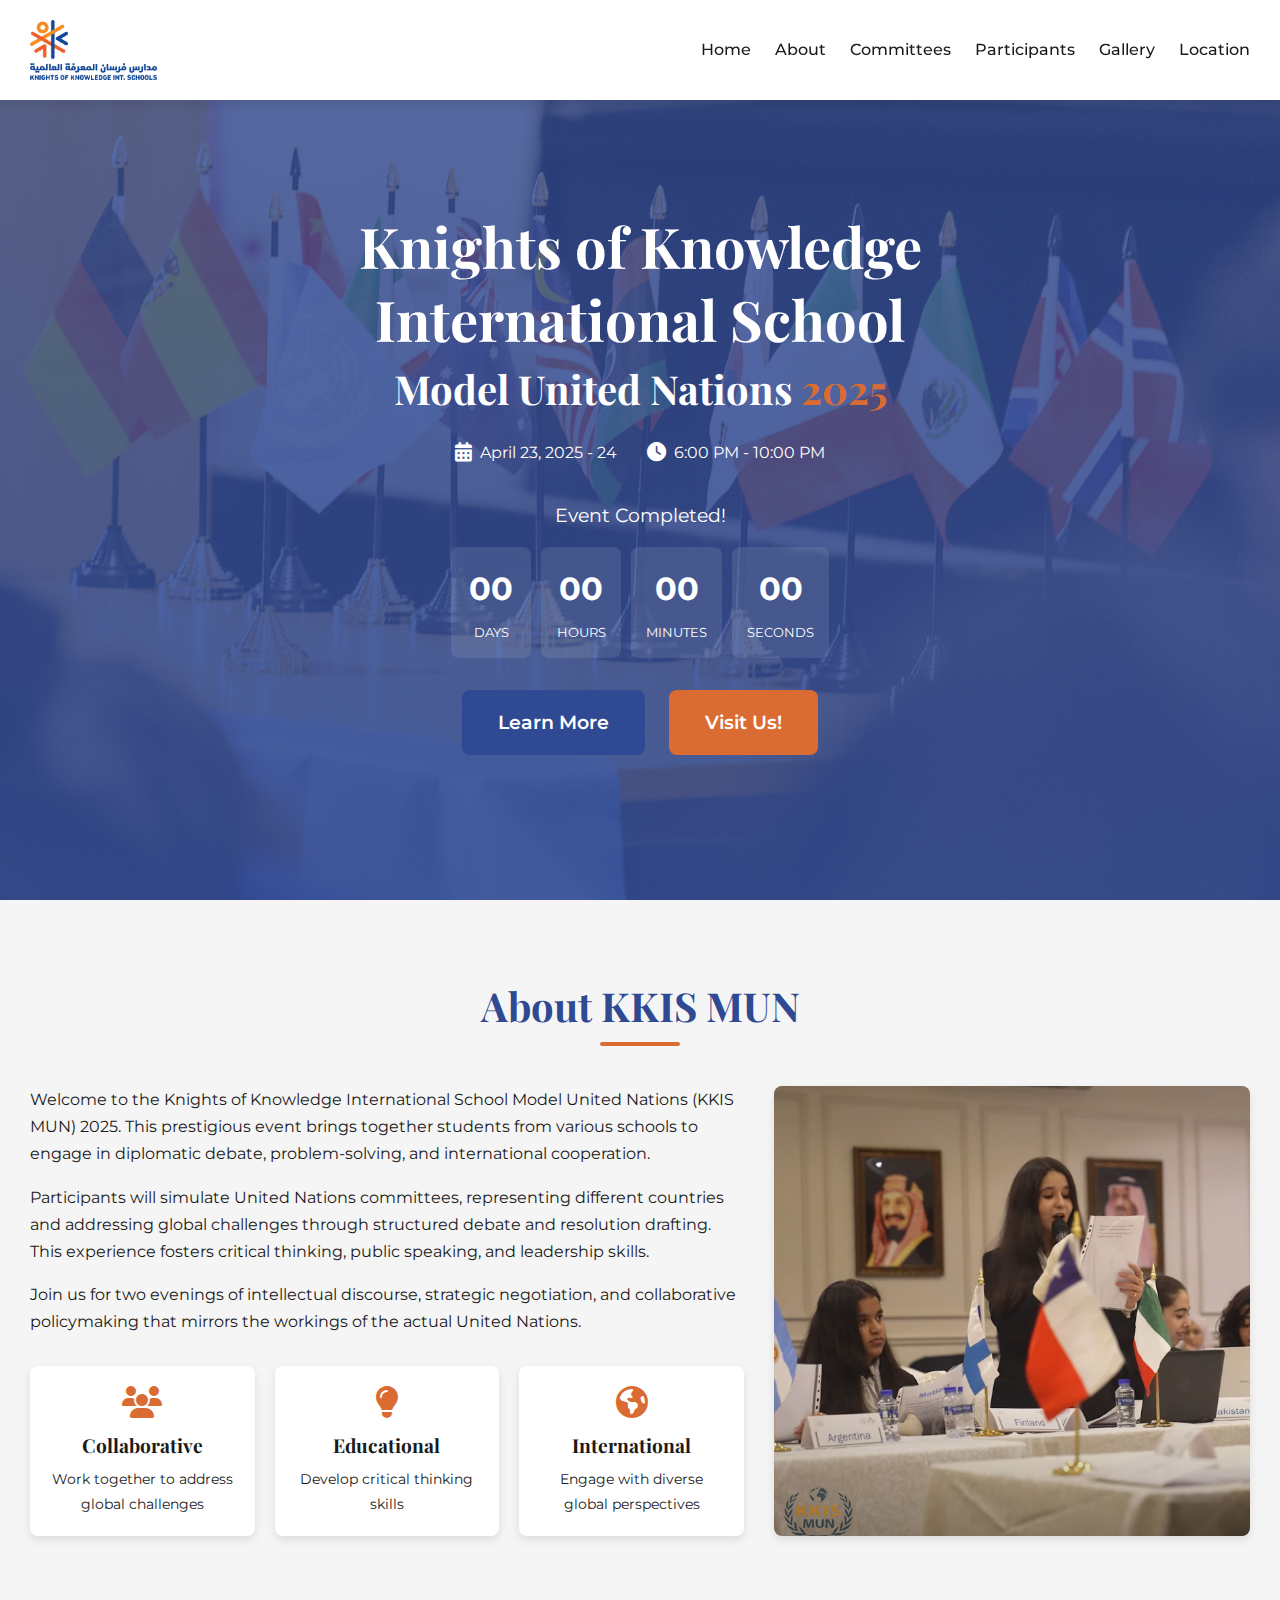
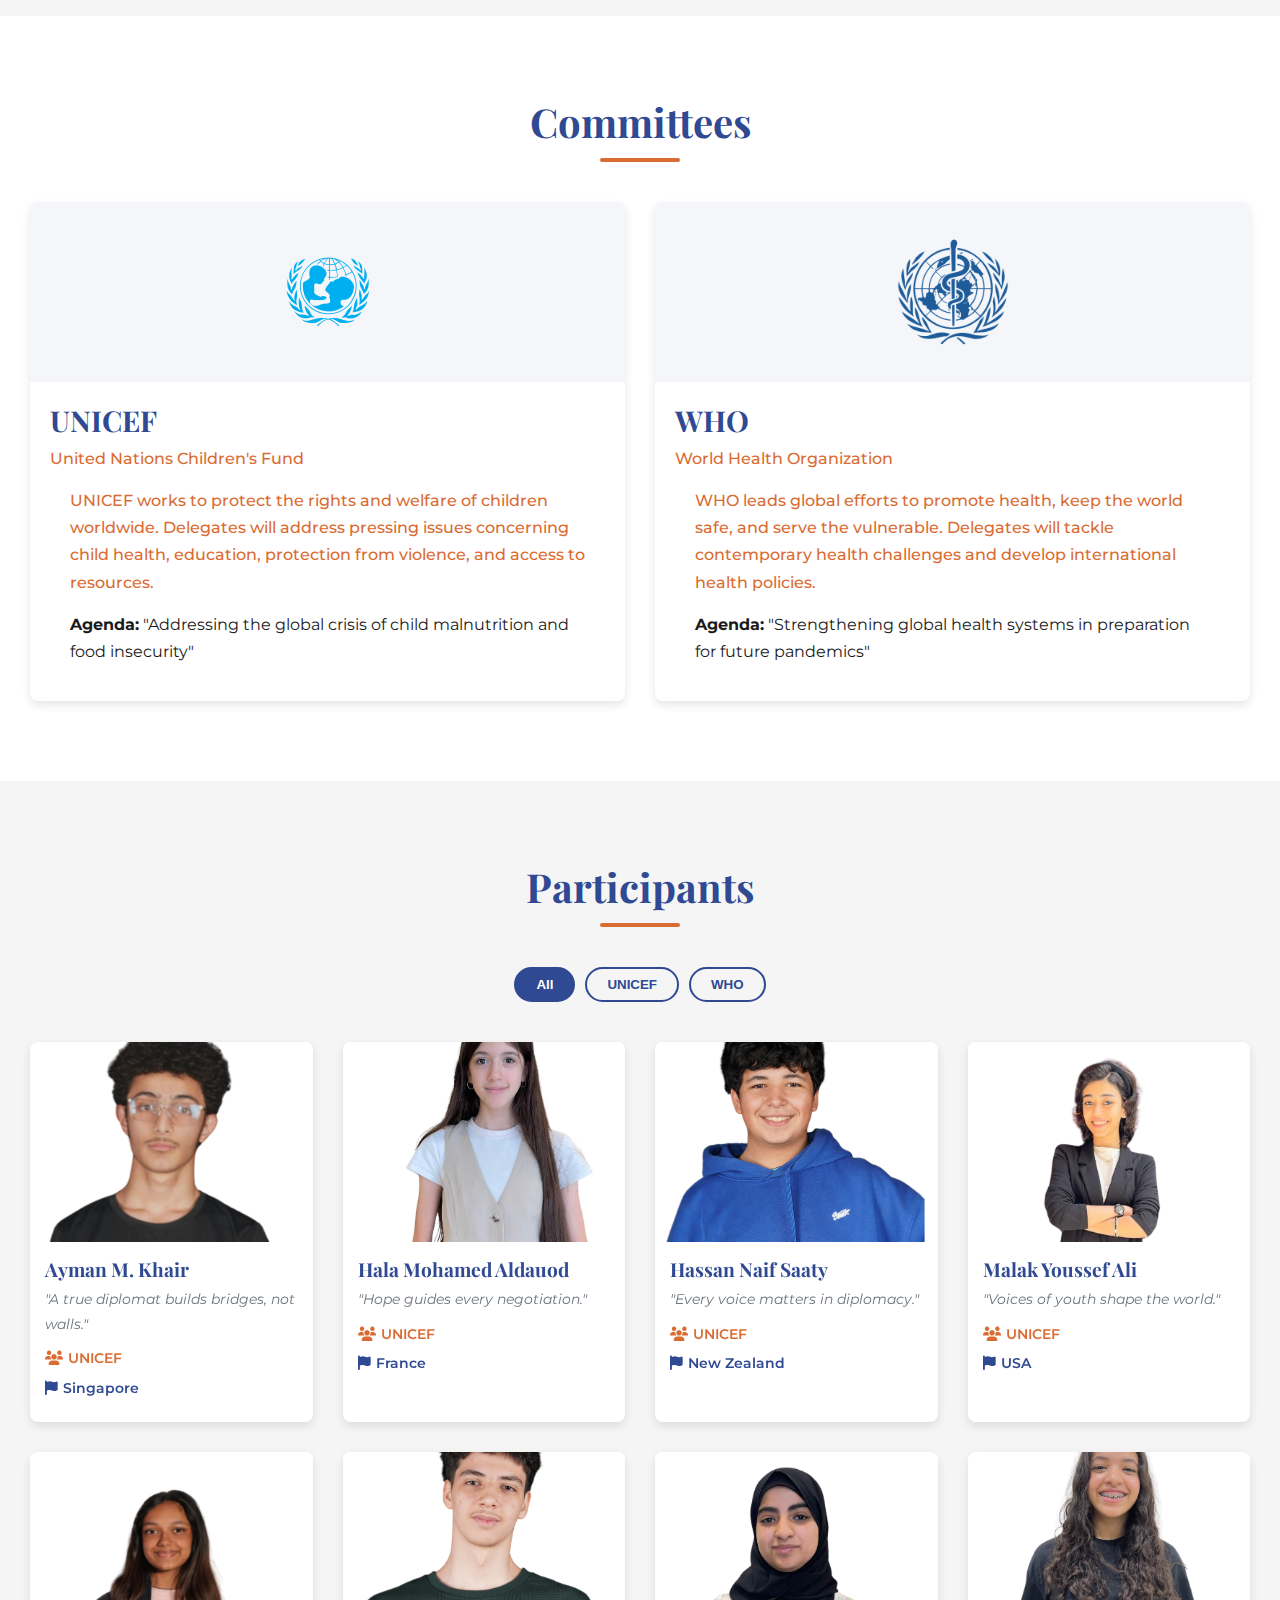
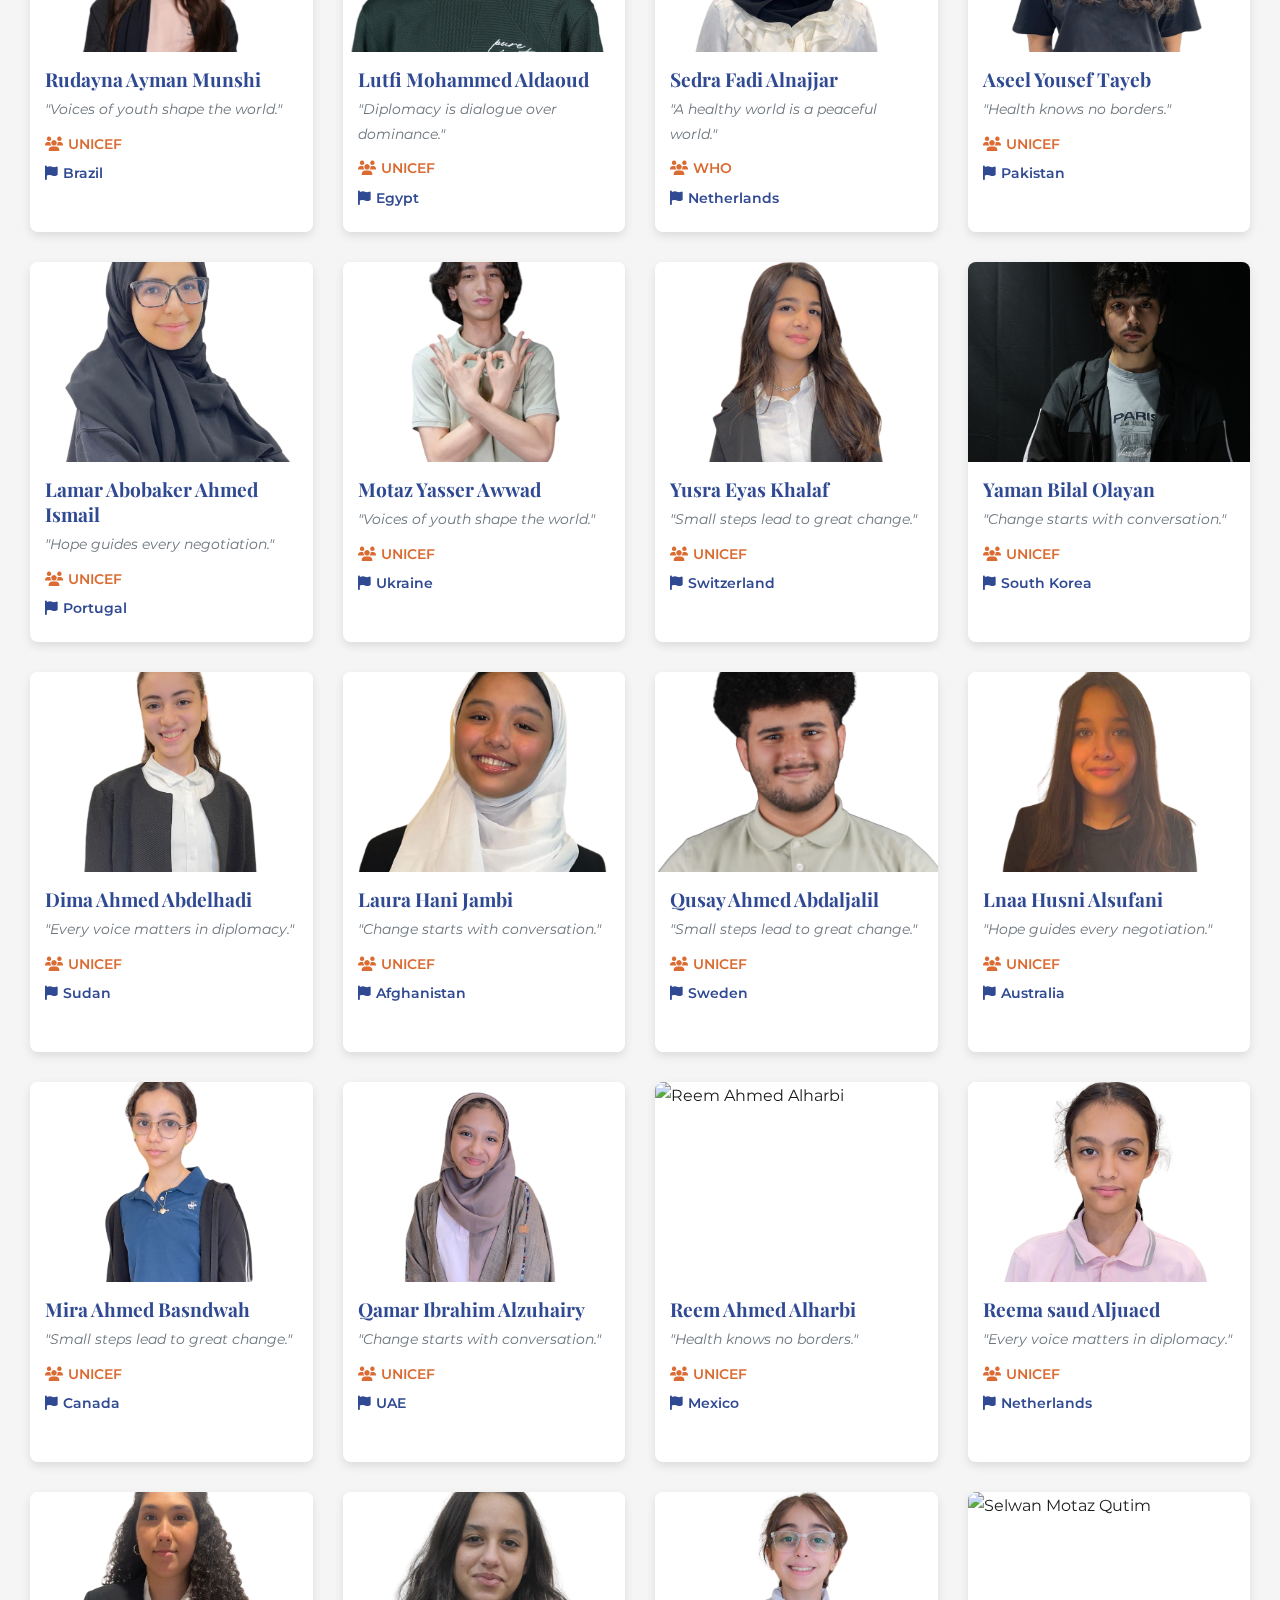
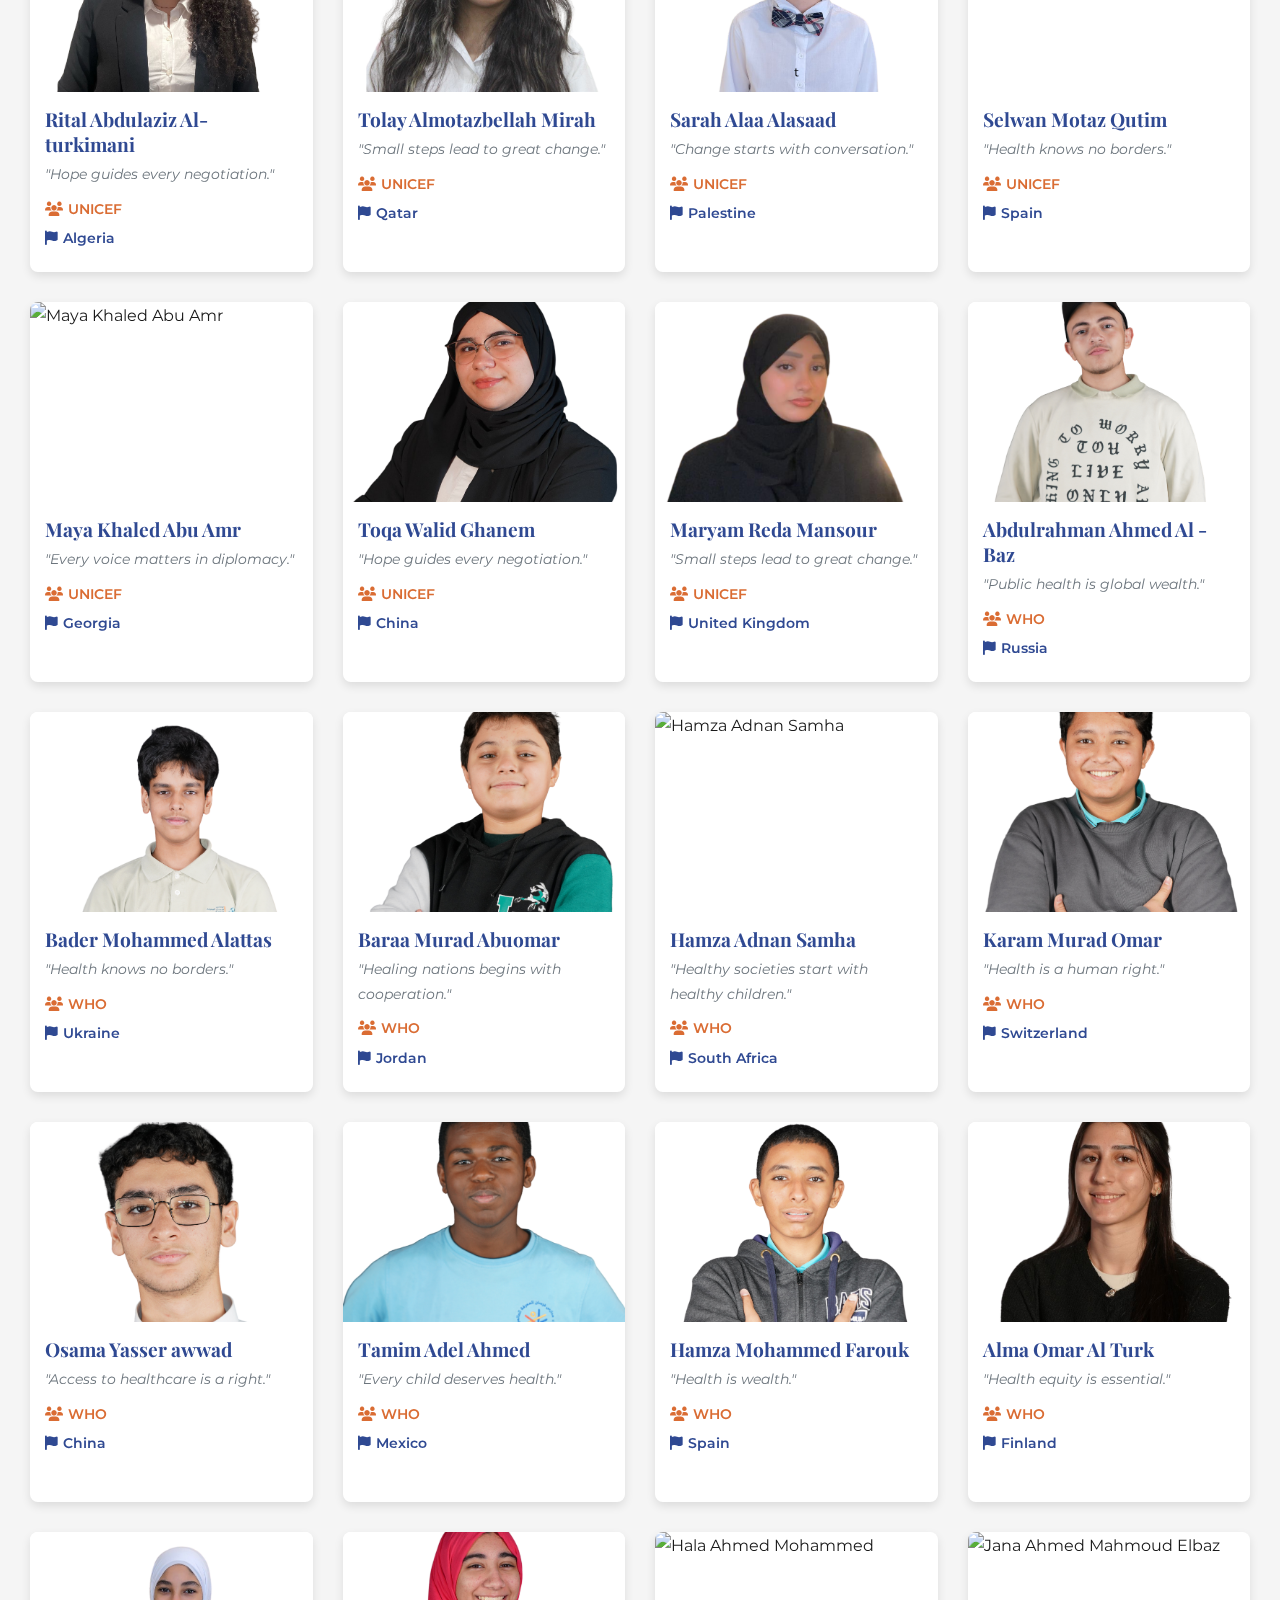
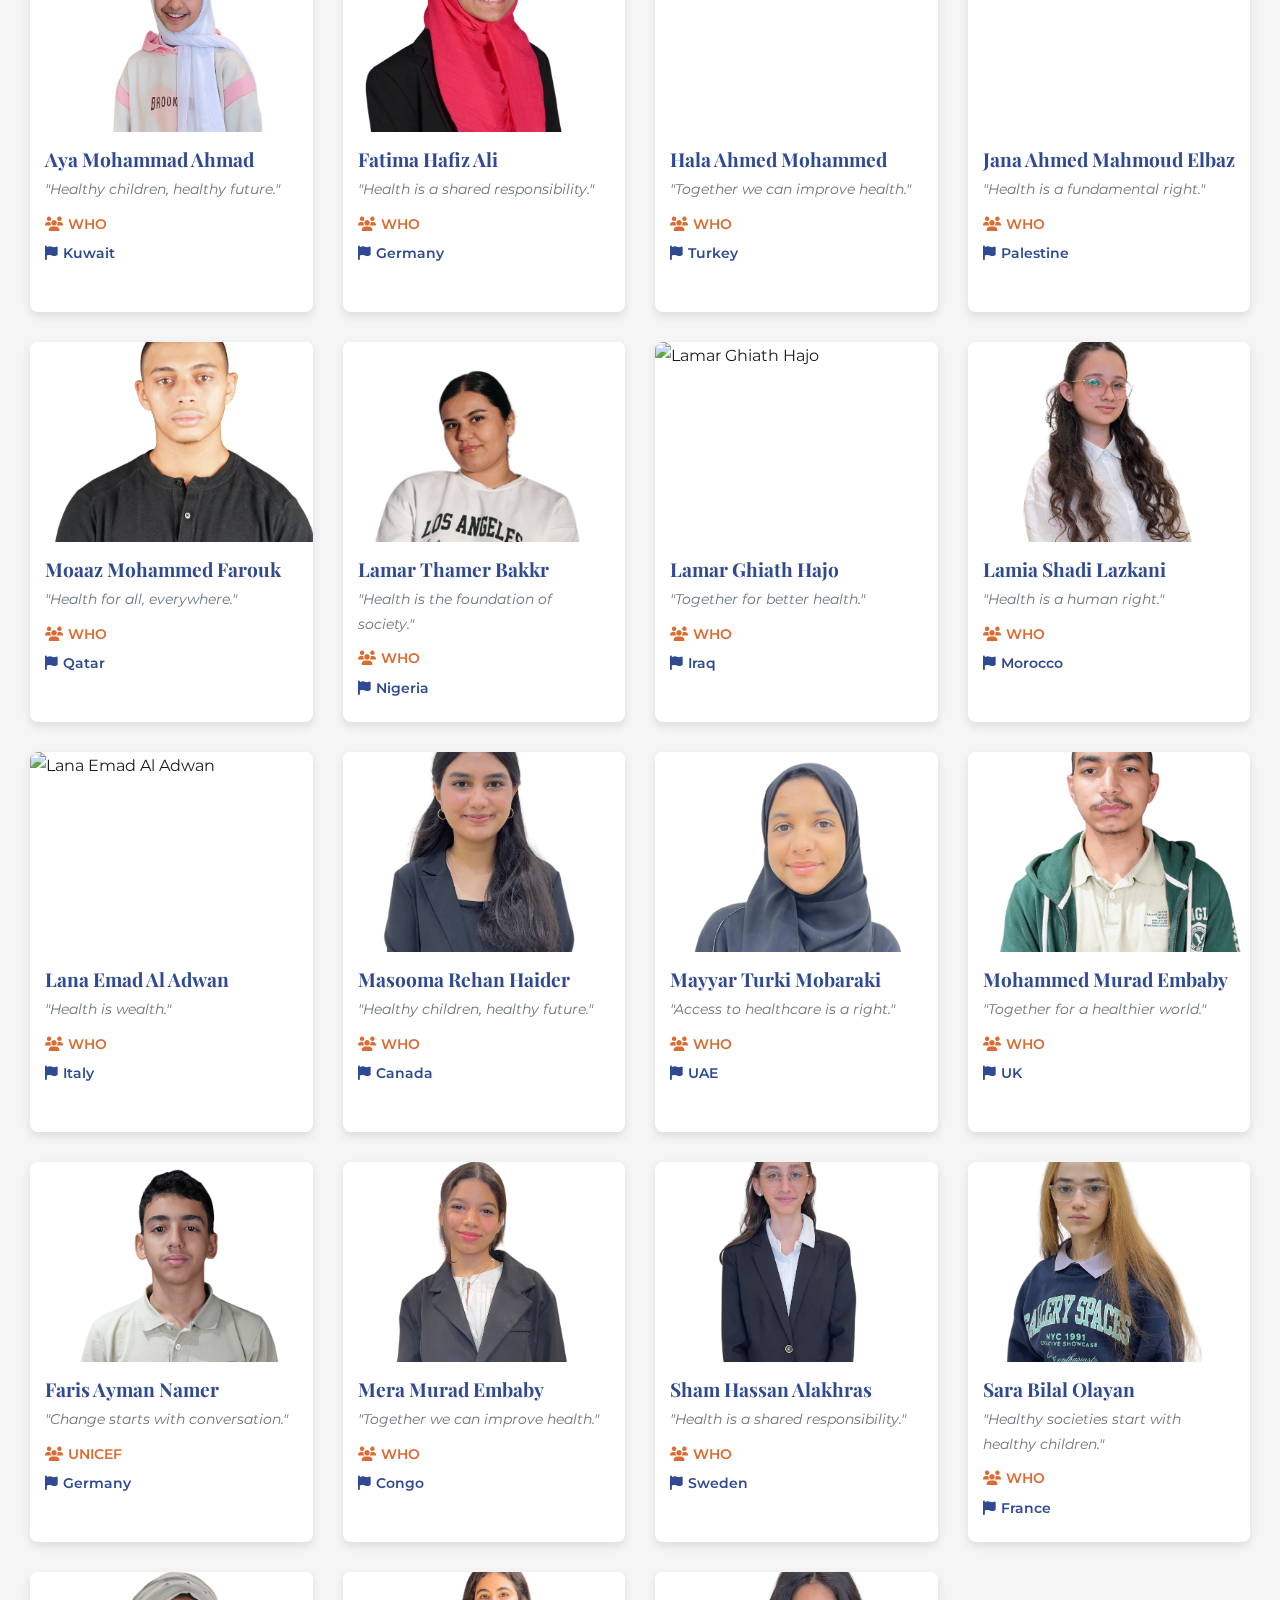
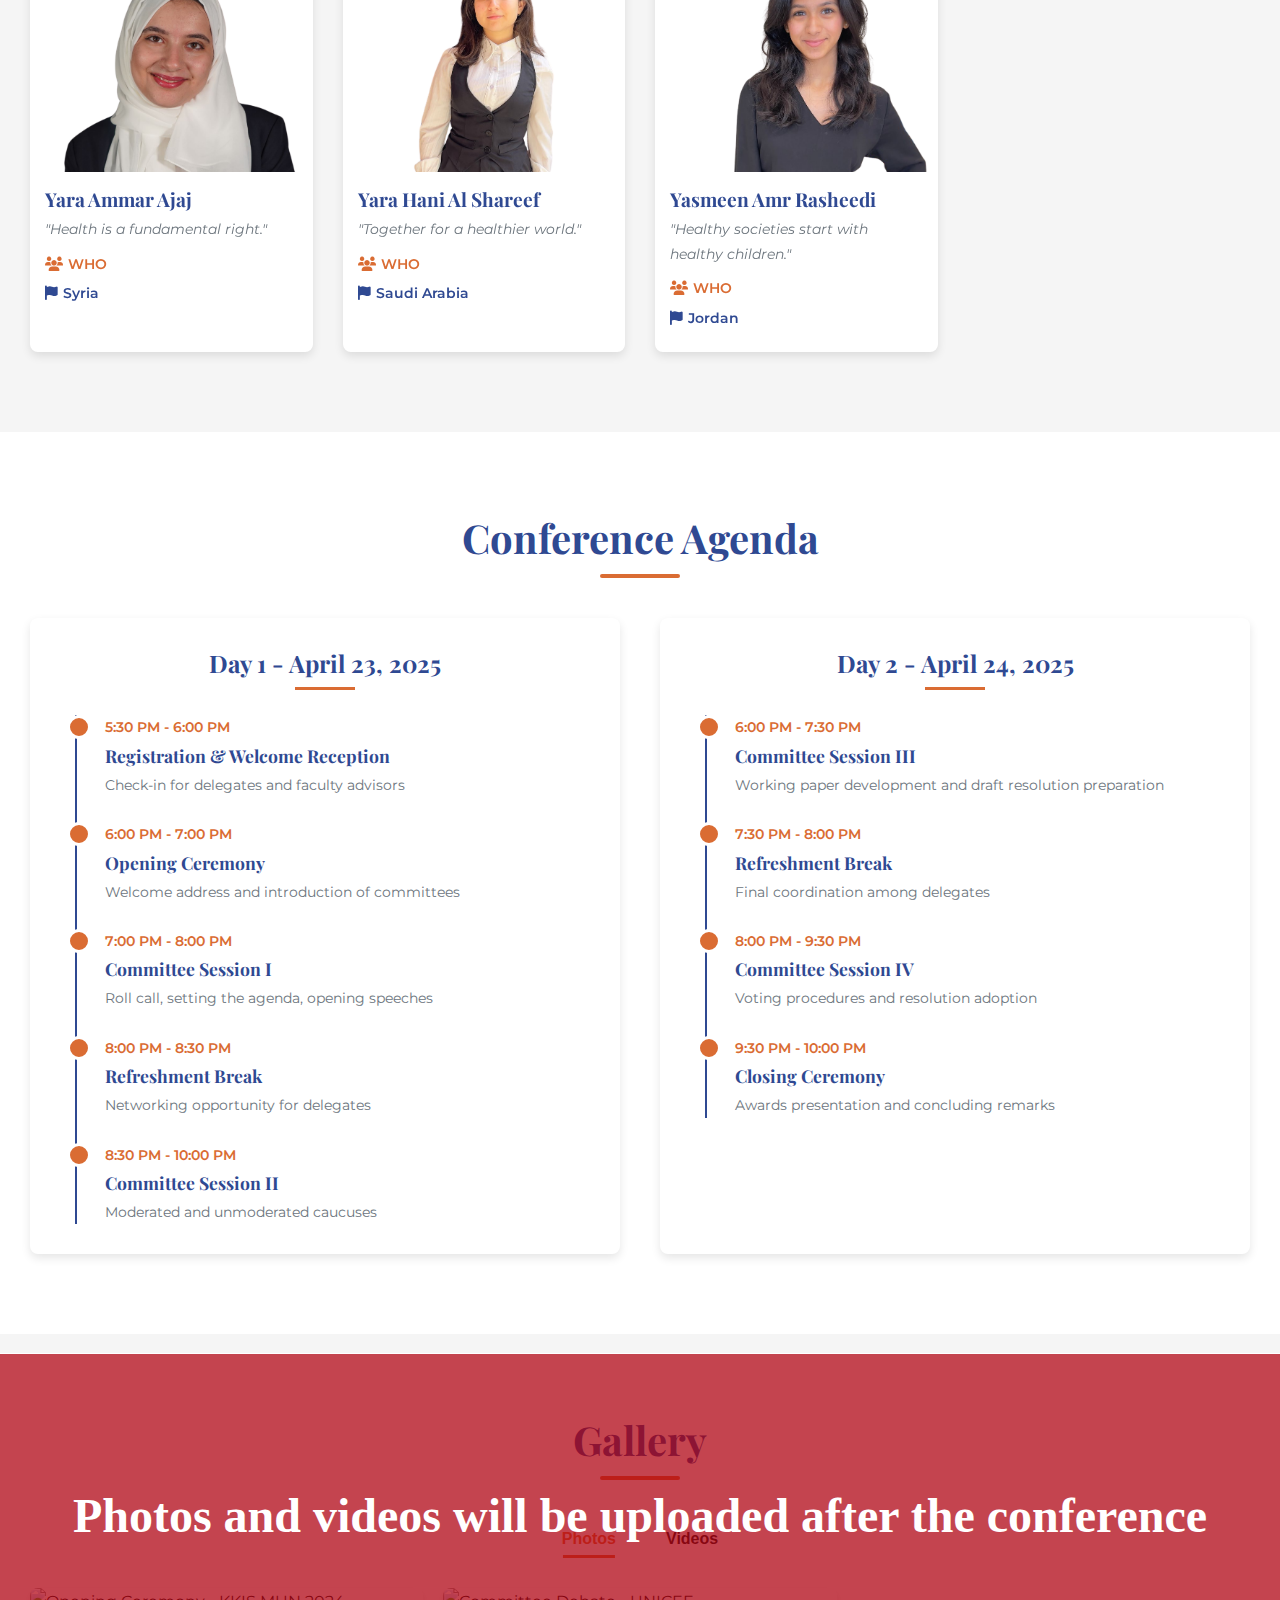
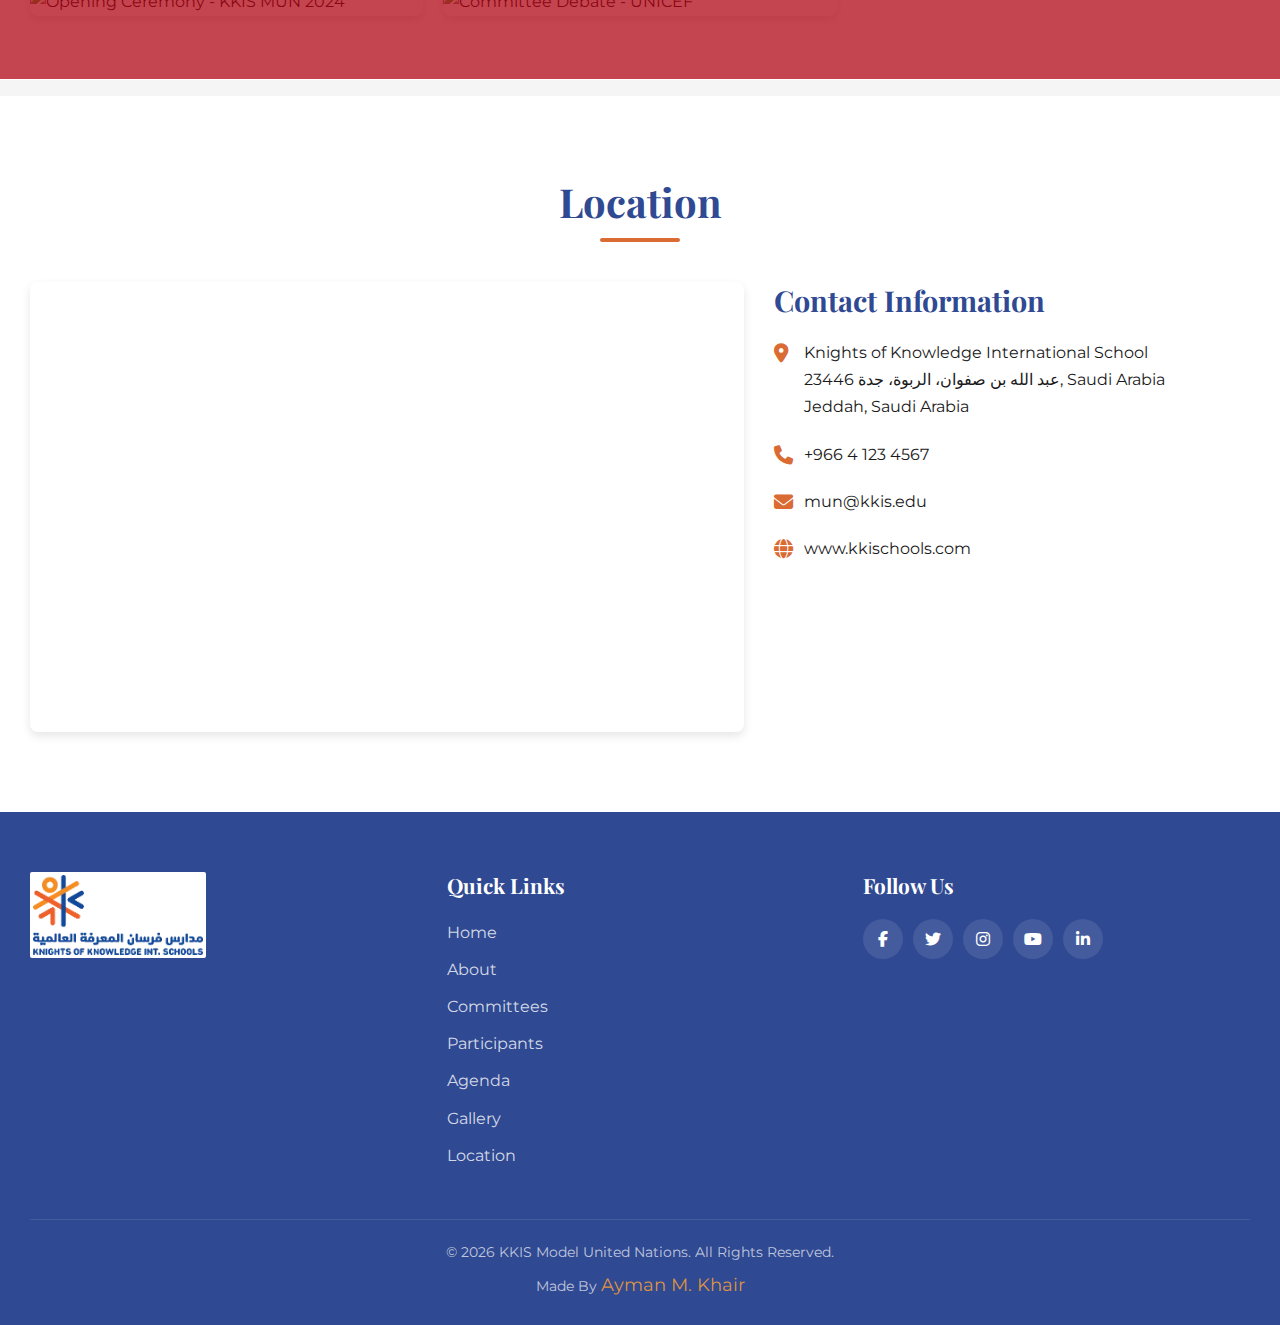
==== commit 6420a885: "Add files via upload" ====
--- a/index.html
+++ b/index.html
@@ -14,8 +14,8 @@
     <!-- Open Graph / Social Media Meta Tags -->
     <meta property="og:title" content="KKIS Model United Nations 2025">
     <meta property="og:description" content="Join the Knights of Knowledge International School MUN on April 23-24, 2025. Featuring UNICEF and WHO committees.">
-    <meta property="og:image" content="images/kkis-mun-og-image.jpg">
-    <meta property="og:url" content="https://ayman-121.github.io/kkis-mun-25/">
+    <meta property="og:image" content="imgs/logo.webp">
+    <meta property="og:url" content="https://kkis-online.github.io/kkis-mun-25/">
     <meta property="og:type" content="website">
     
     <!-- Twitter Card Meta Tags -->
@@ -25,8 +25,10 @@
     <meta name="twitter:image" content="images/kkis-mun-og-image.jpg">
     
     <!-- Favicon -->
-    <link rel="icon" href="imgs/logo.webp">
-    <link rel="apple-touch-icon" href="apple-touch-icon.png">
+    <meta name="twitter:image" content="imgs/logo.webp">
+    <link rel="apple-touch-icon" href="imgs/logo.webp">
+    
+    
     
     <!-- Stylesheets -->
     <link rel="stylesheet" href="styles.css">
@@ -175,20 +177,20 @@
     
     <section id="agenda" class="agenda">
       <div class="container">
-          <h2 class="section-title">Event Agenda</h2>
+          <h2 class="section-title">Conference Agenda</h2>
           <div class="agenda-days">
               <div class="agenda-day">
                   <h3 class="day-title">Day 1 - April 23, 2025</h3>
                   <div class="timeline">
                       <div class="timeline-item">
-                          <div class="timeline-time">6:00 PM - 6:30 PM</div>
+                          <div class="timeline-time">5:30 PM - 6:00 PM</div>
                           <div class="timeline-content">
                               <h4>Registration & Welcome Reception</h4>
                               <p>Check-in for delegates and faculty advisors</p>
                           </div>
                       </div>
                       <div class="timeline-item">
-                          <div class="timeline-time">6:30 PM - 7:00 PM</div>
+                          <div class="timeline-time">6:00 PM - 7:00 PM</div>
                           <div class="timeline-content">
                               <h4>Opening Ceremony</h4>
                               <p>Welcome address and introduction of committees</p>
--- a/styles.css
+++ b/styles.css
@@ -830,7 +830,7 @@
     img {
       width: 100%;
       height: 250px;
-      object-fit: cover;
+      object-fit: contain;
       transition: var(--transition);
     }
     
@@ -1056,6 +1056,7 @@
       
       a {
         color: var(--tertiary);
+        font-size: 18px;
         
         &:hover {
           text-decoration: underline;
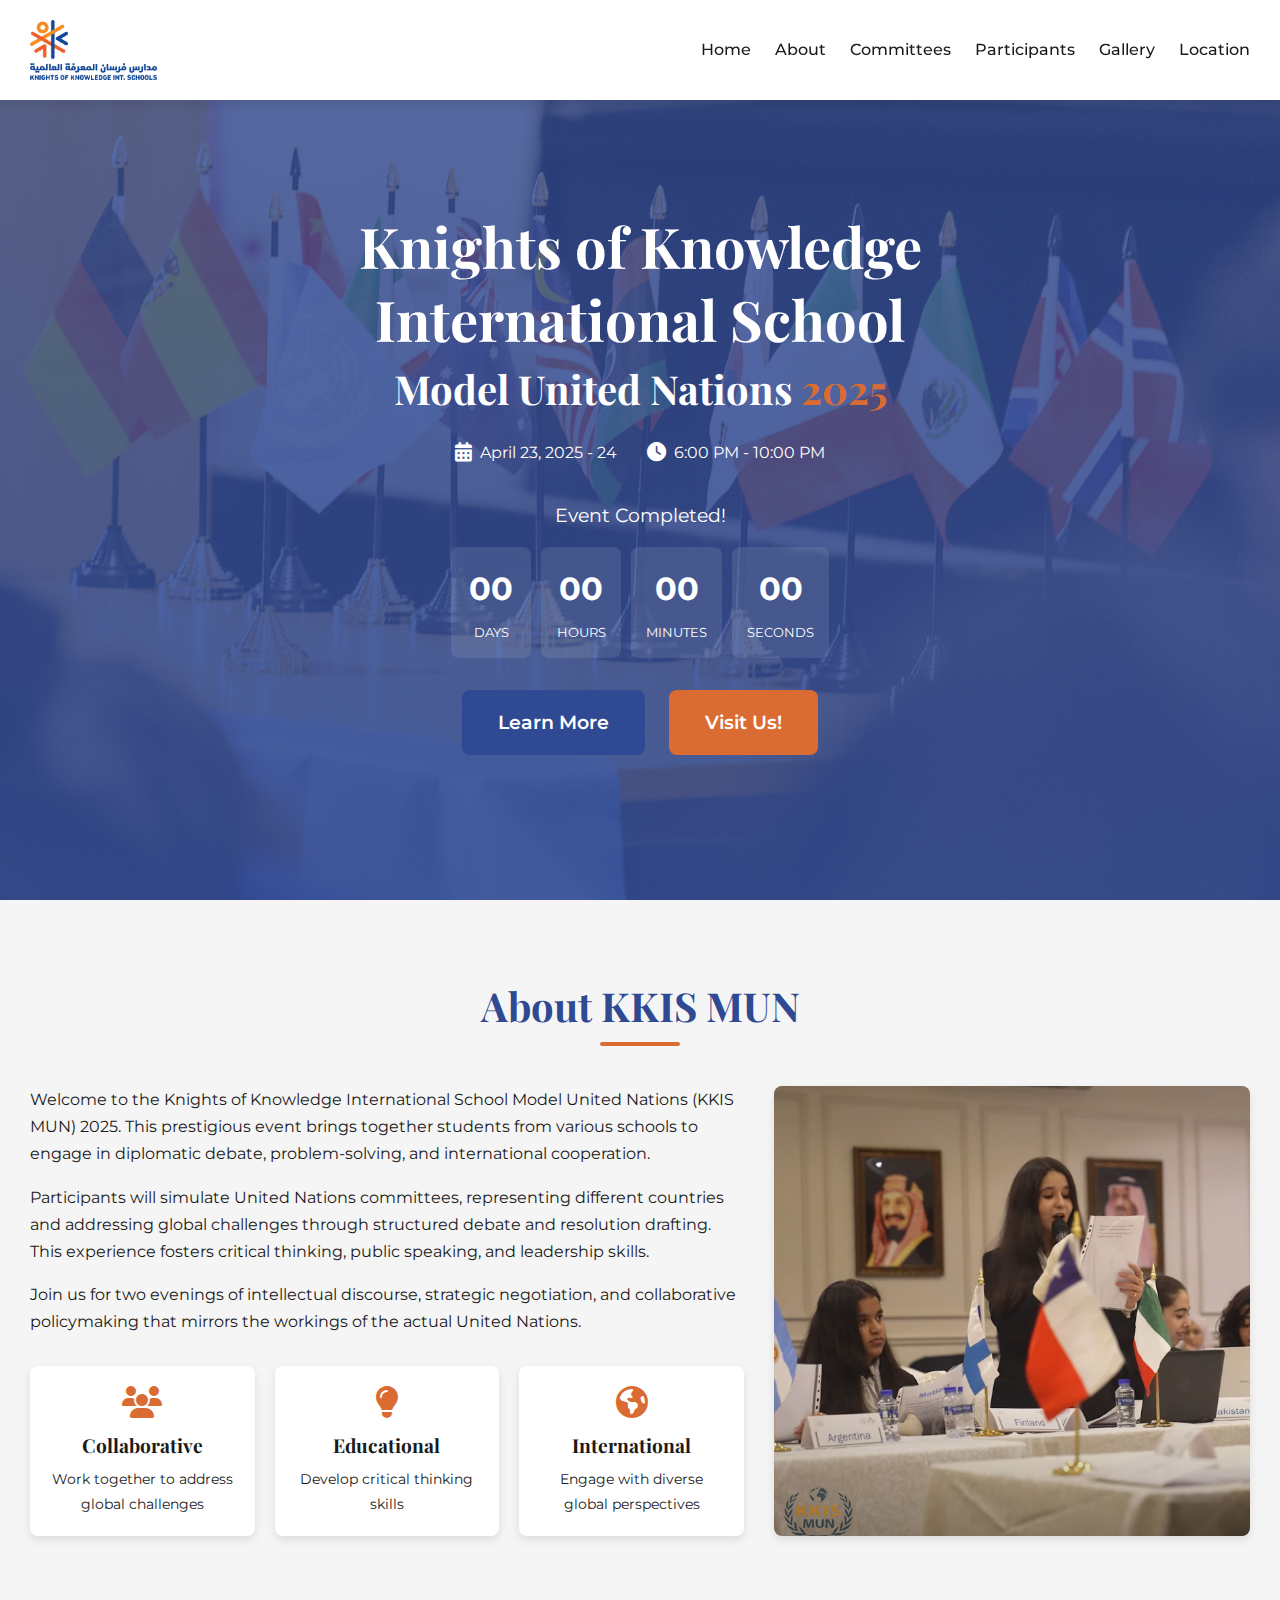
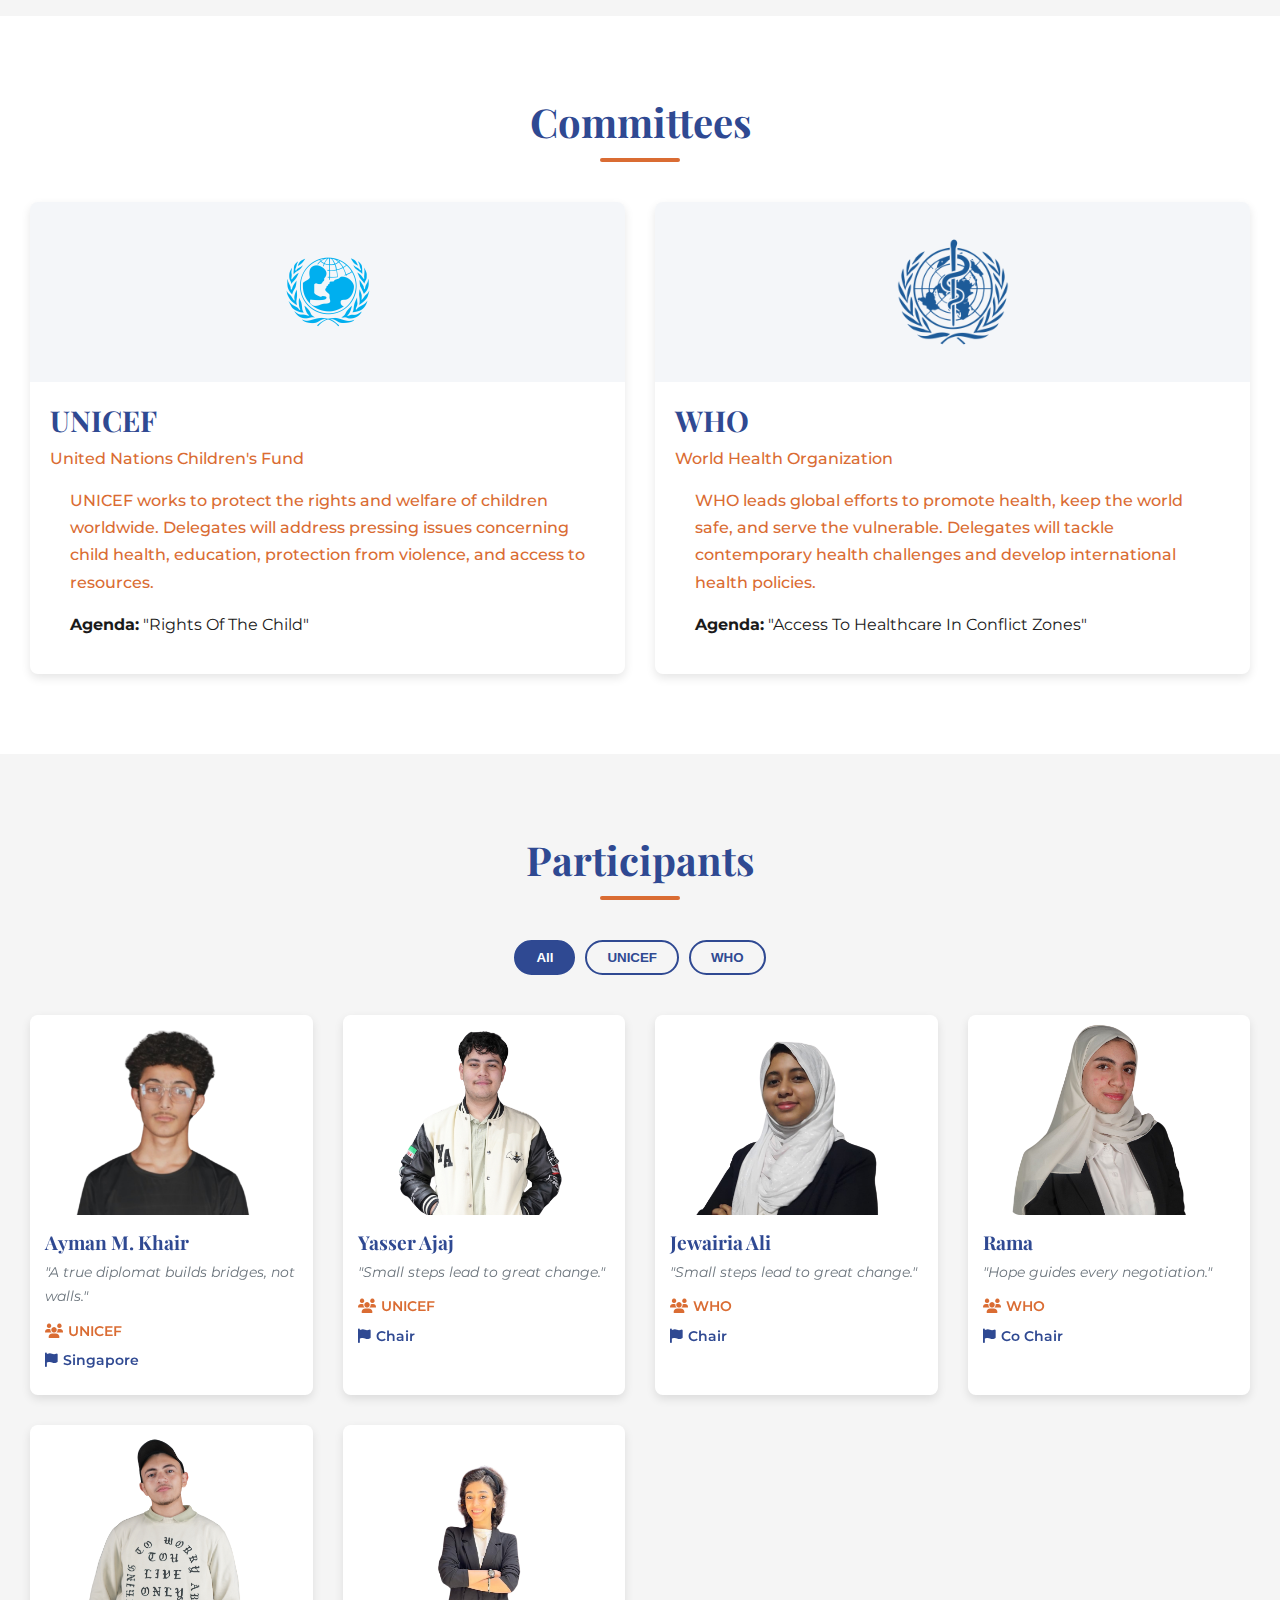
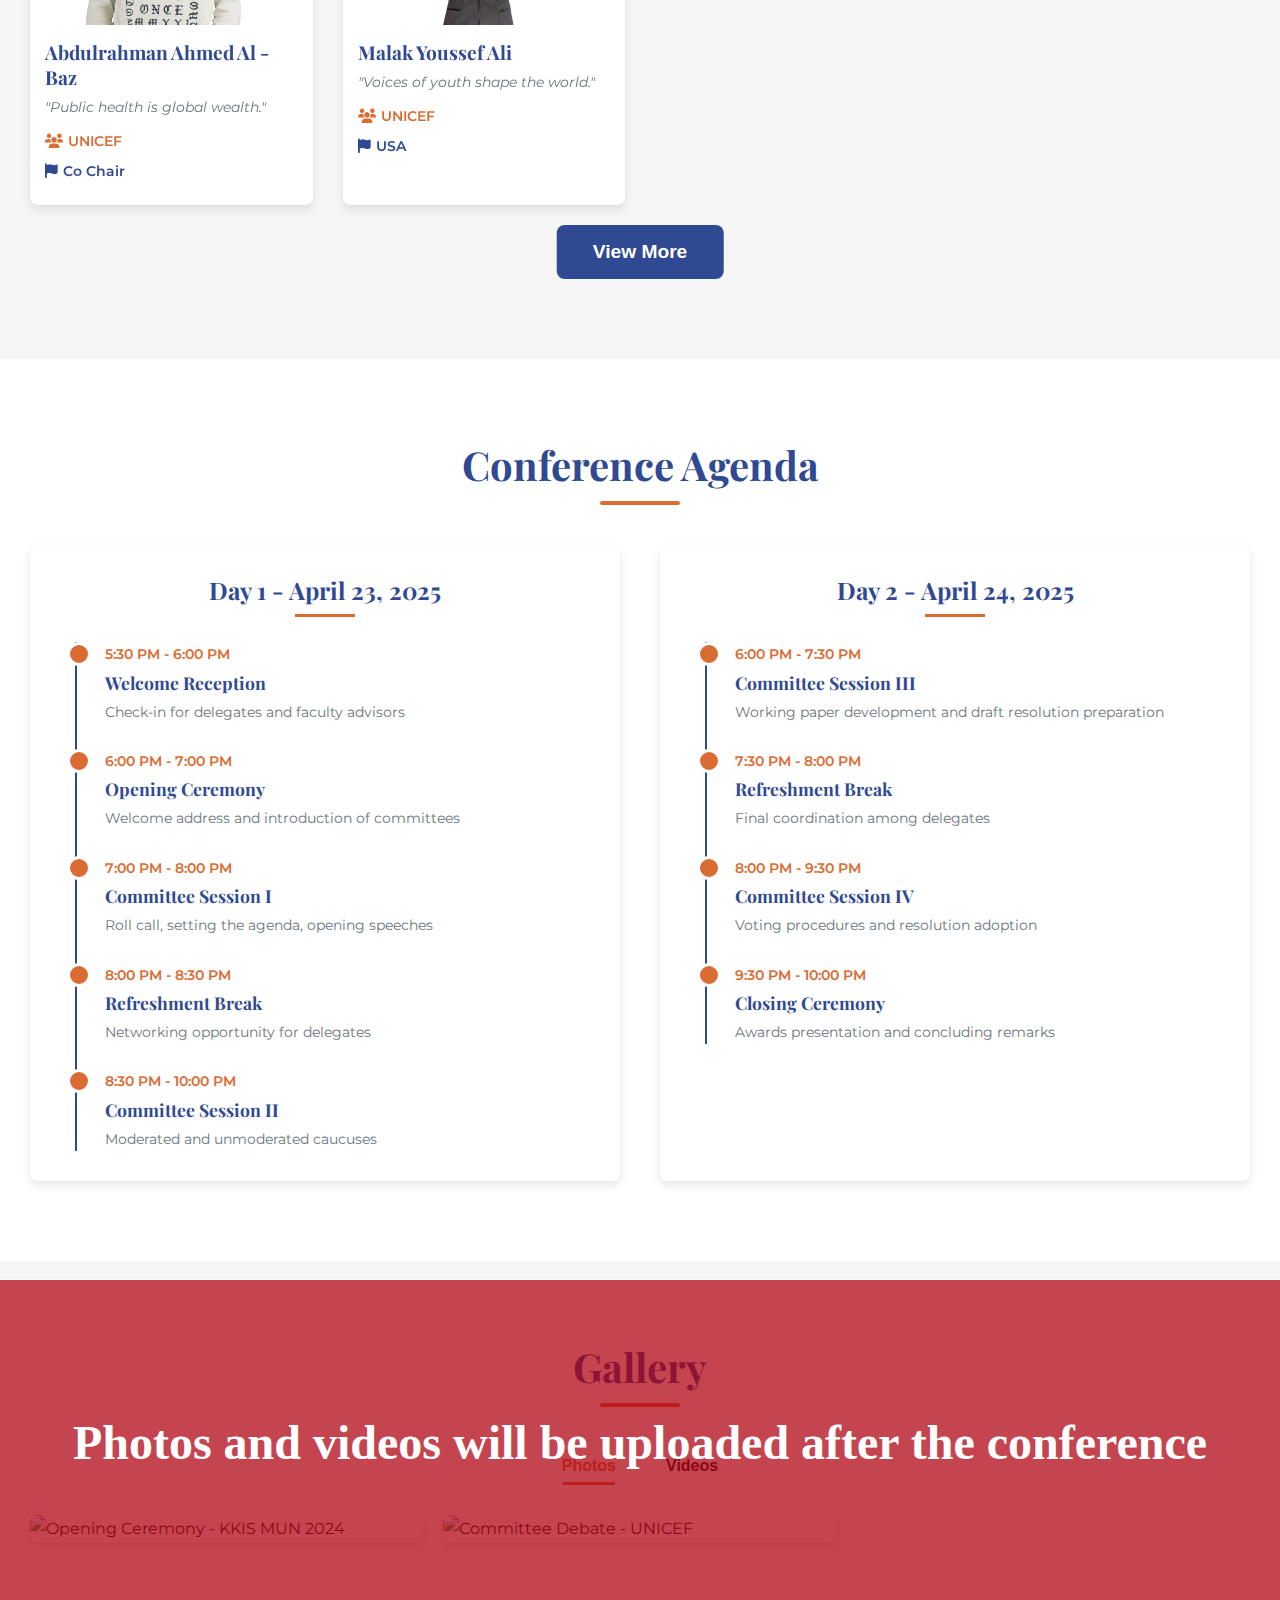
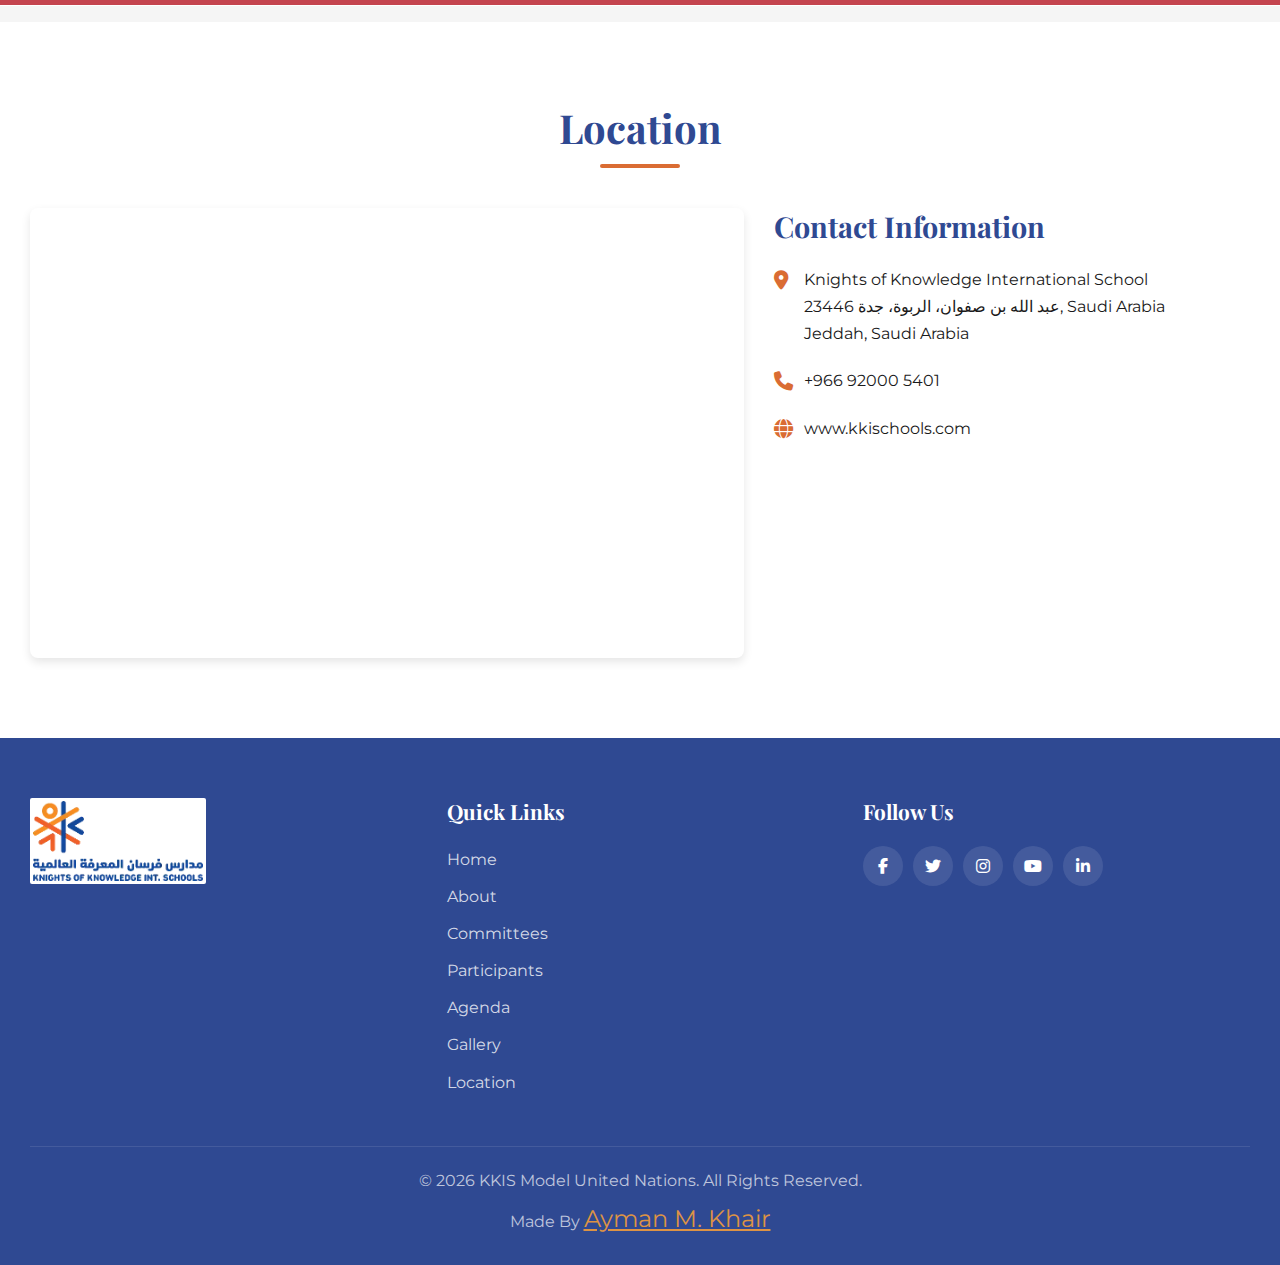
==== commit e63b442f: "Add files via upload" ====
--- a/index.html
+++ b/index.html
@@ -8,7 +8,8 @@
     <!-- SEO Meta Tags -->
     <title>KKIS Model United Nations 2025 | Knights of Knowledge International School</title>
     <meta name="description" content="Join the Knights of Knowledge International School Model United Nations (KKIS MUN) on April 23-24, 2025. Featuring UNICEF and WHO committees.">
-    <meta name="keywords" content="KKIS, MUN, Model United Nations, UNICEF, WHO, student conference, debate, diplomacy">
+    <meta name="keywords"
+        content="KKIS,kkis mun, kkis eschool, kki mun, kkischools, kkischool mun, school mun, kkischool, school mun, mun kkis, mun kki, MUN, Model United Nations, UNICEF, WHO, student conference, debate, diplomacy">
     <meta name="author" content="Knights of Knowledge International School">
     
     <!-- Open Graph / Social Media Meta Tags -->
@@ -22,7 +23,7 @@
     <meta name="twitter:card" content="summary_large_image">
     <meta name="twitter:title" content="KKIS Model United Nations 2025">
     <meta name="twitter:description" content="Join the Knights of Knowledge International School MUN on April 23-24, 2025. Featuring UNICEF and WHO committees.">
-    <meta name="twitter:image" content="images/kkis-mun-og-image.jpg">
+    <meta name="twitter:image" content="imgs/logo.png">
     
     <!-- Favicon -->
     <meta name="twitter:image" content="imgs/logo.webp">
@@ -185,7 +186,7 @@
                       <div class="timeline-item">
                           <div class="timeline-time">5:30 PM - 6:00 PM</div>
                           <div class="timeline-content">
-                              <h4>Registration & Welcome Reception</h4>
+                              <h4>Welcome Reception</h4>
                               <p>Check-in for delegates and faculty advisors</p>
                           </div>
                       </div>
--- a/styles.css
+++ b/styles.css
@@ -562,7 +562,7 @@
         img {
           width: 100%;
           height: 100%;
-          object-fit: cover;
+          object-fit: contain;
         }
       }
       
@@ -1051,15 +1051,17 @@
     
     p {
       margin-bottom: 5px;
-      font-size: 0.9rem;
+      font-size: 1rem;
       color: rgba(255, 255, 255, 0.7);
       
       a {
         color: var(--tertiary);
-        font-size: 18px;
-        
+        font-size: 1.5rem;
+        
+        text-decoration: underline;
         &:hover {
-          text-decoration: underline;
+          color: #fff;
+          font-weight: bold;
         }
       }
     }
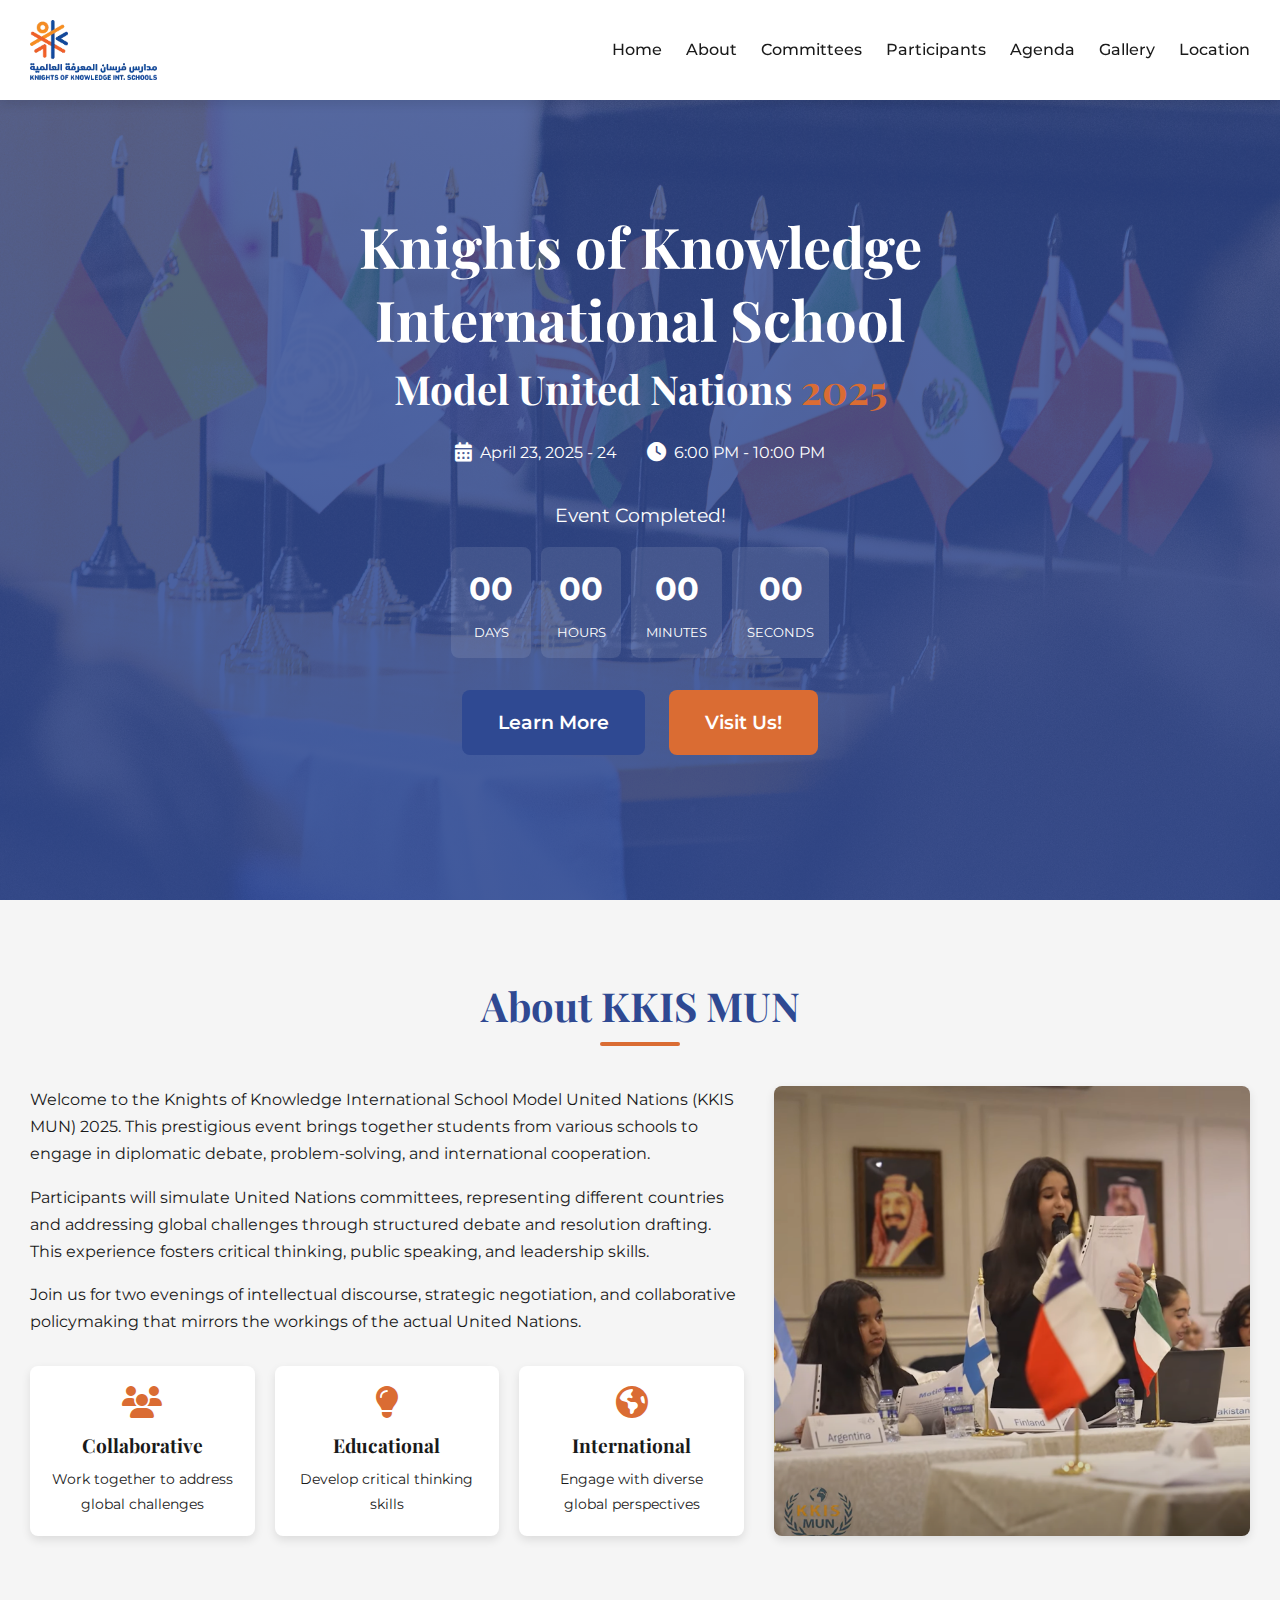
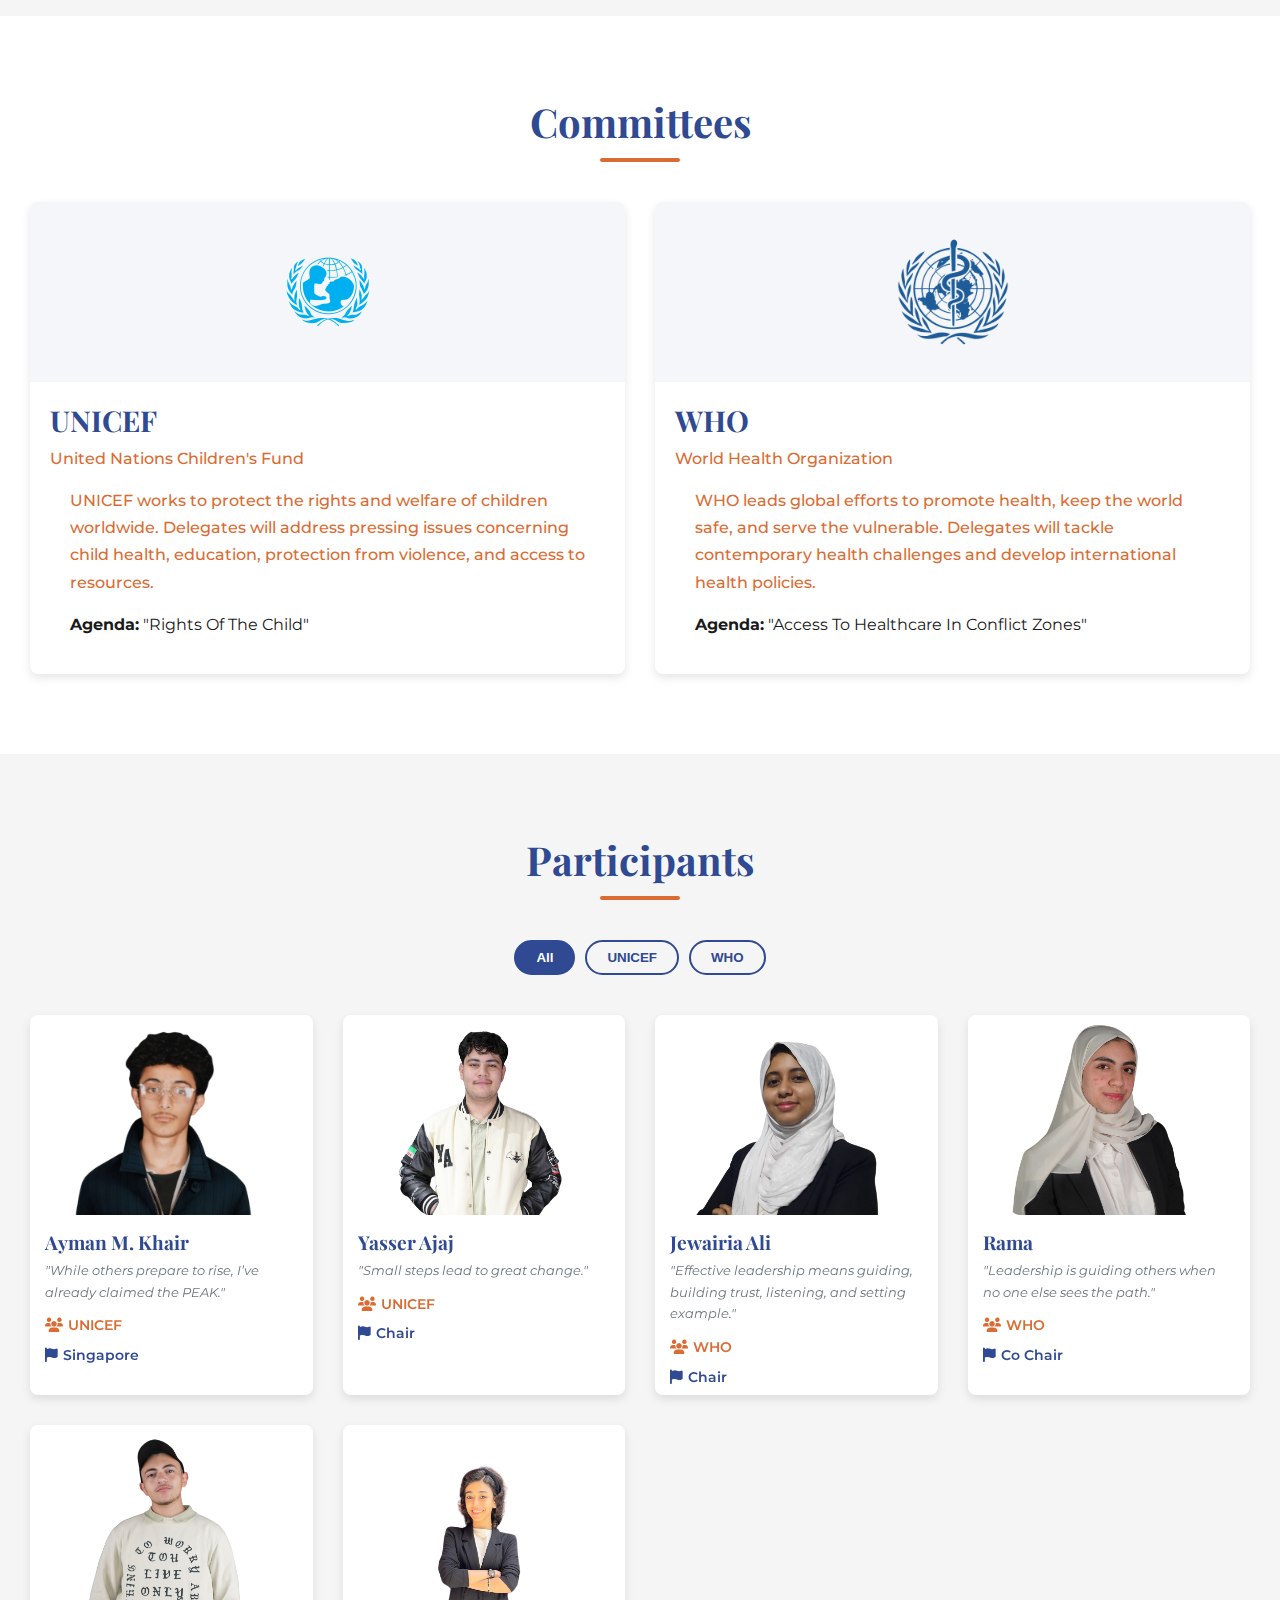
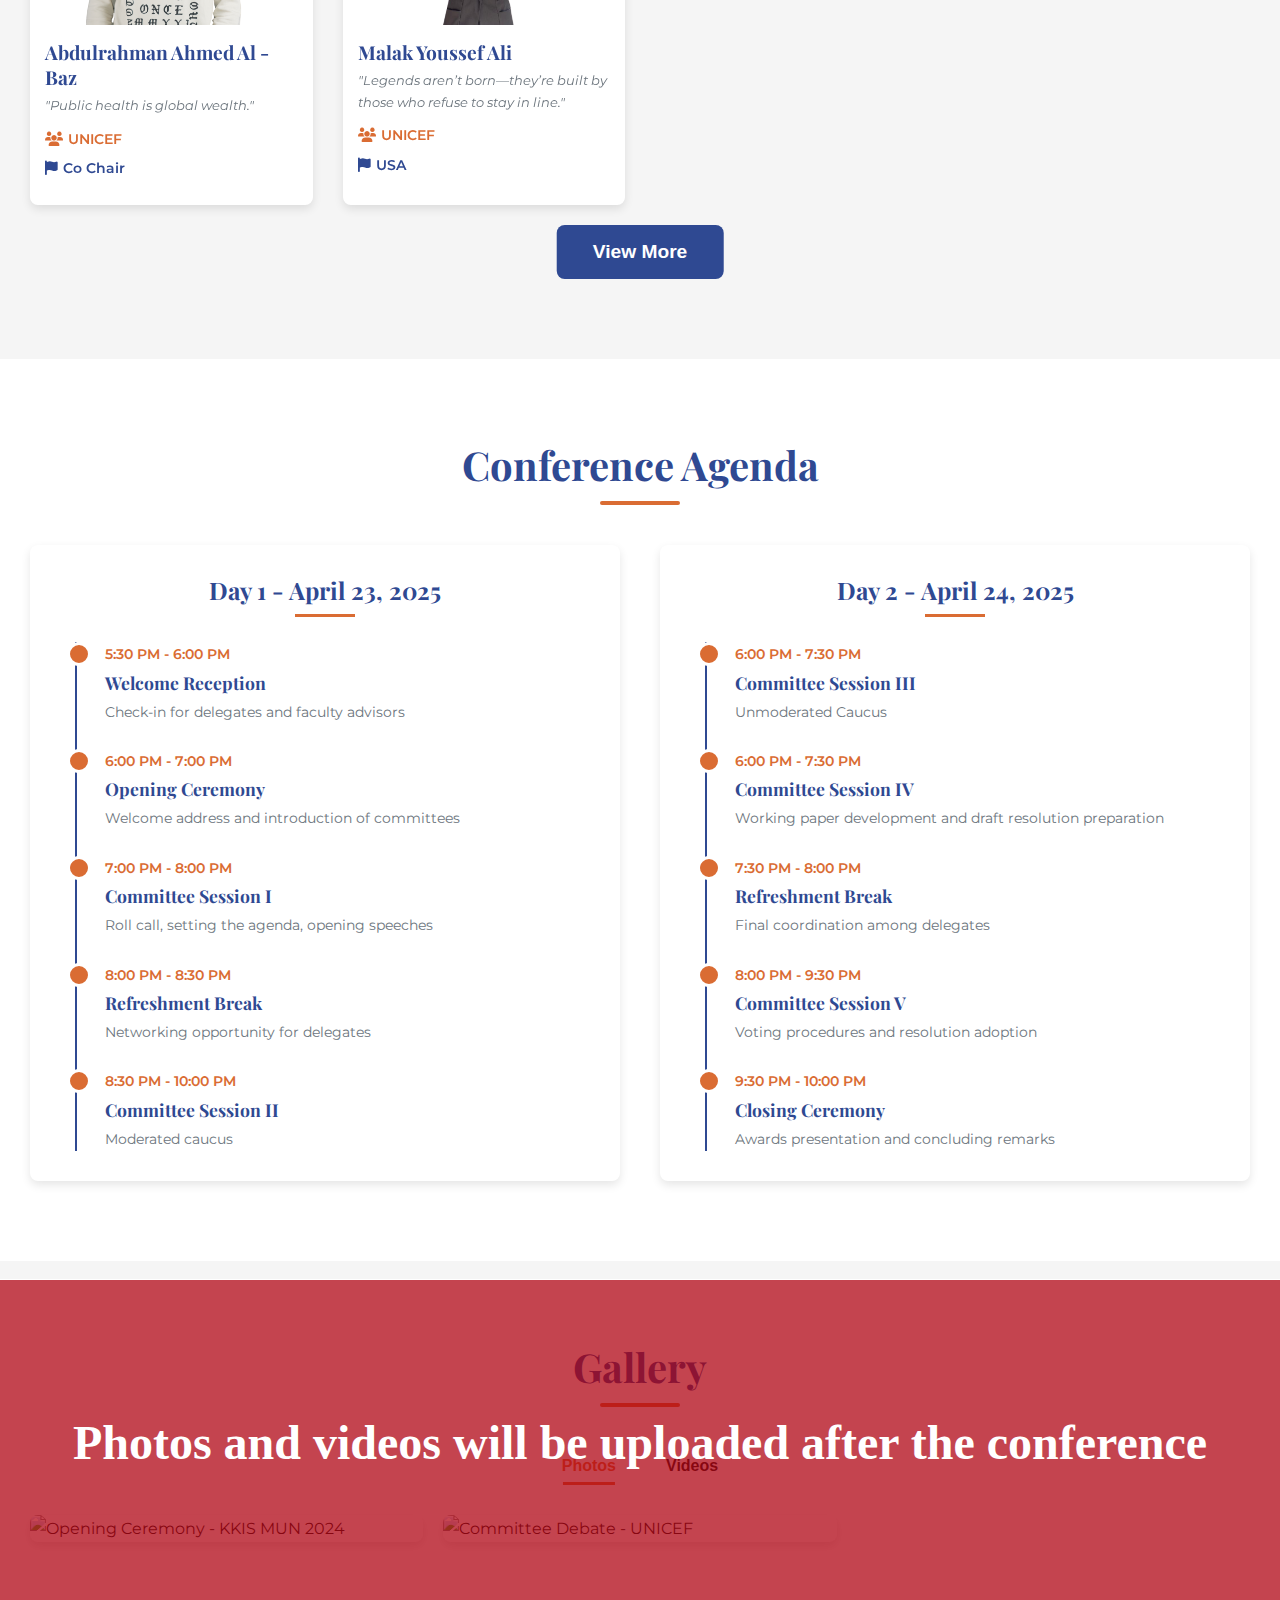
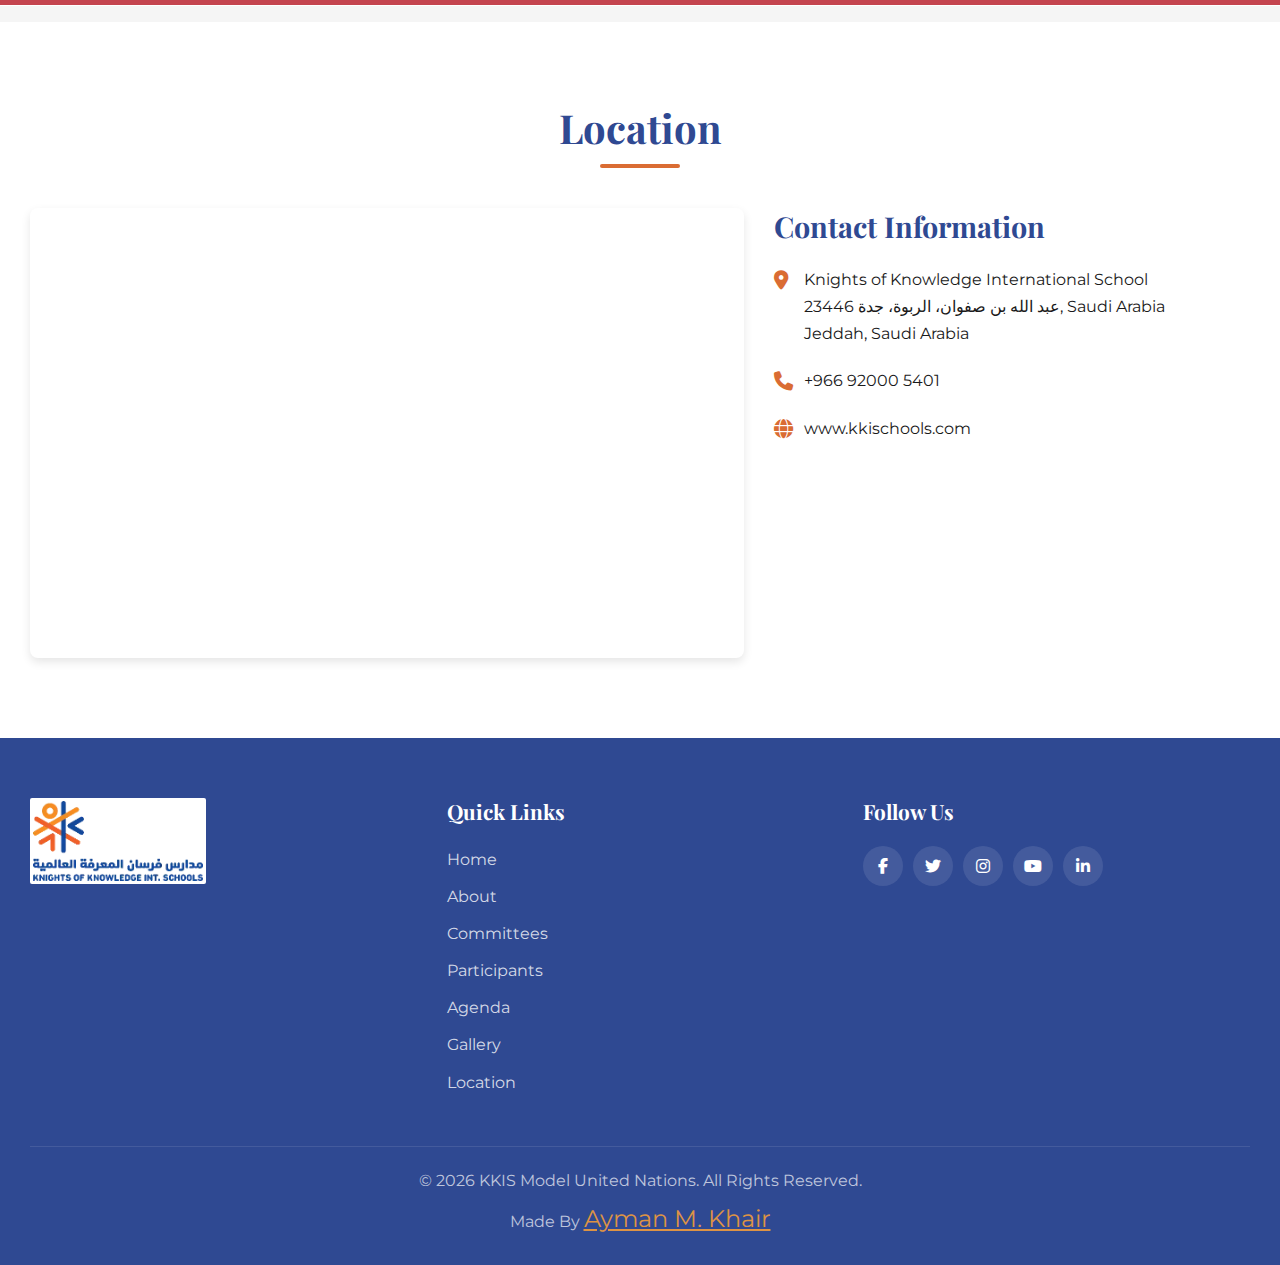
==== commit b983670e: "Add files via upload" ====
--- a/index.html
+++ b/index.html
@@ -7,9 +7,9 @@
     
     <!-- SEO Meta Tags -->
     <title>KKIS Model United Nations 2025 | Knights of Knowledge International School</title>
-    <meta name="description" content="Join the Knights of Knowledge International School Model United Nations (KKIS MUN) on April 23-24, 2025. Featuring UNICEF and WHO committees.">
-    <meta name="keywords"
-        content="KKIS,kkis mun, kkis eschool, kki mun, kkischools, kkischool mun, school mun, kkischool, school mun, mun kkis, mun kki, MUN, Model United Nations, UNICEF, WHO, student conference, debate, diplomacy">
+    <meta name="description" content="Knights of Knowledge International School Model United Nations (KKIS MUN) on April 23-24, 2025. Featuring UNICEF and WHO committees.">
+    <meta name="keywords" 
+        content="KKIS, KKIS Jeddah, KKIS MUN, KKIS Model United Nations, KKIS school, KKI MUN, KKIS eSchool, KKIS international school, Knights of Knowledge International School, MUN, Model United Nations, UNICEF, WHO, youth diplomacy, student conference, school MUN event, international school event, high school MUN, MUN 2025, Jeddah MUN, student leadership, debate, student diplomacy, high school debate Saudi Arabia, UNICEF MUN KKIS">
     <meta name="author" content="Knights of Knowledge International School">
     
     <!-- Open Graph / Social Media Meta Tags -->
@@ -26,10 +26,11 @@
     <meta name="twitter:image" content="imgs/logo.png">
     
     <!-- Favicon -->
-    <meta name="twitter:image" content="imgs/logo.webp">
     <link rel="apple-touch-icon" href="imgs/logo.webp">
     
-    
+    <meta property="og:site_name" content="KKIS Model United Nations">
+    <meta property="og:locale" content="en_US">
+    <link rel="canonical" href="https://kkis-online.github.io/kkis-mun-25/">
     
     <!-- Stylesheets -->
     <link rel="stylesheet" href="styles.css">
@@ -49,6 +50,7 @@
                         <li><a href="#about" class="nav-link">About</a></li>
                         <li><a href="#committees" class="nav-link">Committees</a></li>
                         <li><a href="#participants" class="nav-link">Participants</a></li>
+                        <li><a href="#agenda" class="nav-link">Agenda</a></li>
                         <li><a href="#gallery" class="nav-link">Gallery</a></li>
                         <li><a href="#location" class="nav-link">Location</a></li>
                     </ul>
@@ -215,7 +217,7 @@
                           <div class="timeline-time">8:30 PM - 10:00 PM</div>
                           <div class="timeline-content">
                               <h4>Committee Session II</h4>
-                              <p>Moderated and unmoderated caucuses</p>
+                              <p>Moderated caucus</p>
                           </div>
                       </div>
                   </div>
@@ -227,6 +229,13 @@
                           <div class="timeline-time">6:00 PM - 7:30 PM</div>
                           <div class="timeline-content">
                               <h4>Committee Session III</h4>
+                              <p>Unmoderated Caucus</p>
+                          </div>
+                      </div>
+                      <div class="timeline-item">
+                          <div class="timeline-time">6:00 PM - 7:30 PM</div>
+                          <div class="timeline-content">
+                              <h4>Committee Session IV</h4>
                               <p>Working paper development and draft resolution preparation</p>
                           </div>
                       </div>
@@ -240,7 +249,7 @@
                       <div class="timeline-item">
                           <div class="timeline-time">8:00 PM - 9:30 PM</div>
                           <div class="timeline-content">
-                              <h4>Committee Session IV</h4>
+                              <h4>Committee Session V</h4>
                               <p>Voting procedures and resolution adoption</p>
                           </div>
                       </div>
--- a/styles.css
+++ b/styles.css
@@ -573,11 +573,17 @@
           font-size: 1.2rem;
           margin-bottom: 5px;
           color: var(--primary);
+          a{
+            color: var(--primary);
+            i{
+              display: none;
+            }
+          }
         }
         
         .participant-quote {
           font-style: italic;
-          font-size: 0.9rem;
+          font-size: 0.8rem;
           margin-bottom: 10px;
           color: var(--gray);
         }
@@ -631,12 +637,18 @@
         margin-bottom: 15px;
         color: var(--white);
         text-align: center;
+        a{
+          color: var(--white);
+          text-decoration: underline;
+        }
       }
       
       p {
         margin-bottom: 10px;
         font-size: 0.9rem;
-        
+        a{
+          color: inherit;
+        }
         strong {
           color: var(--tertiary);
         }
@@ -1376,7 +1388,7 @@
 
   h1 {
     font-size: 5rem !important; /* Increase font size for headings */
-    color: var(--primary) !important; /* Ensure a vivid color */
+    color: #ffff !important; /* Ensure a vivid color */
     text-shadow: 1px 1px 2px rgba(0, 0, 0, 0.5) !important; /* Add text shadow */
   }
 
@@ -1386,7 +1398,7 @@
     text-shadow: 1px 1px 2px rgba(0, 0, 0, 0.5) !important; /* Add text shadow */
   }
 
-  p {
+  p :not(.participant-country) :not(.participant-committee){
     font-size: 1.5rem !important; /* Increase font size for paragraphs */
     line-height: 1.8 !important; /* Increase line height for better readability */
     color: var(--dark) !important; /* Ensure a vivid color */
@@ -1469,19 +1481,7 @@
 
 
 
-@media (min-width: 1920px) {
-  .participant-card {
-    height: 600px !important;
-    min-width: 450px !important;
-    min-height: fit-content !important;
-    .participant-front{
-      min-height: fit-content !important;
-    }
-    .participant-back p {
-      color: #fff !important;
-    }
-  }
-}
+
 .hero-content h1{
   margin-top: 75px !important;
 }
